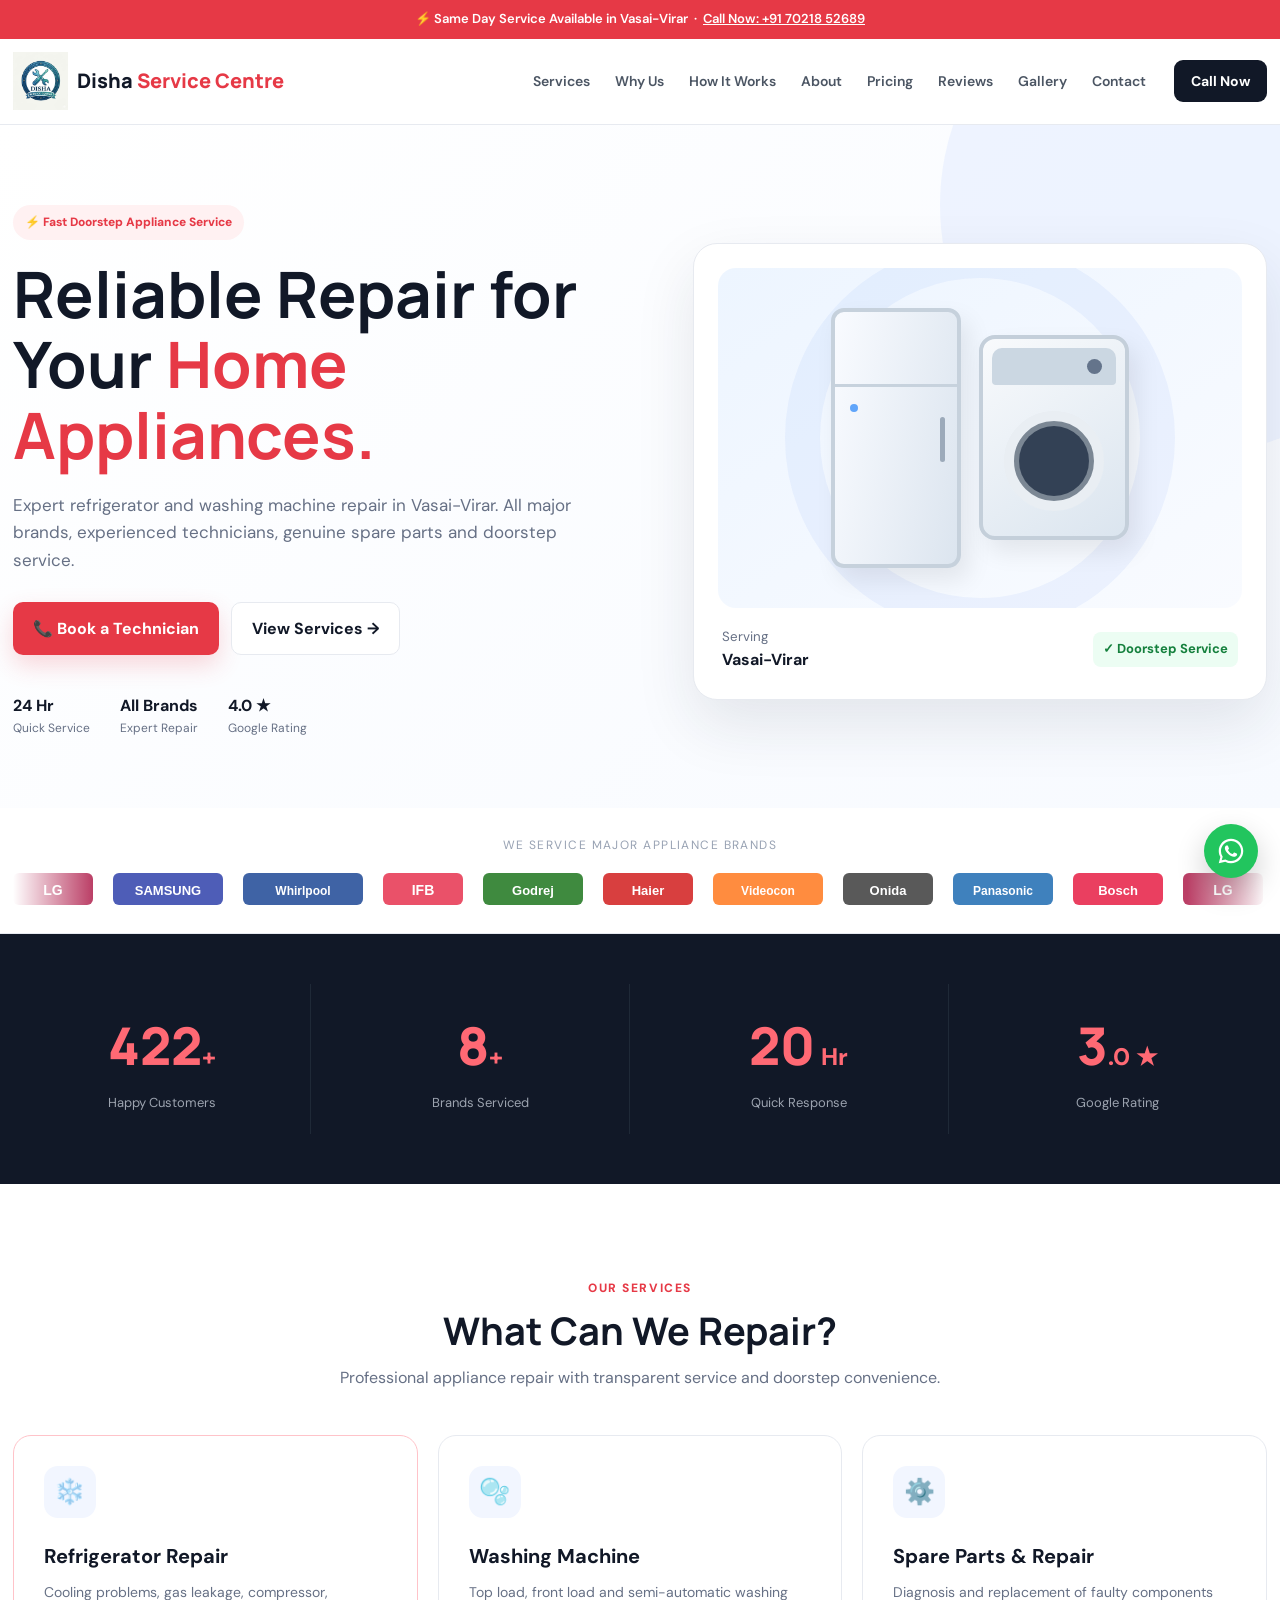
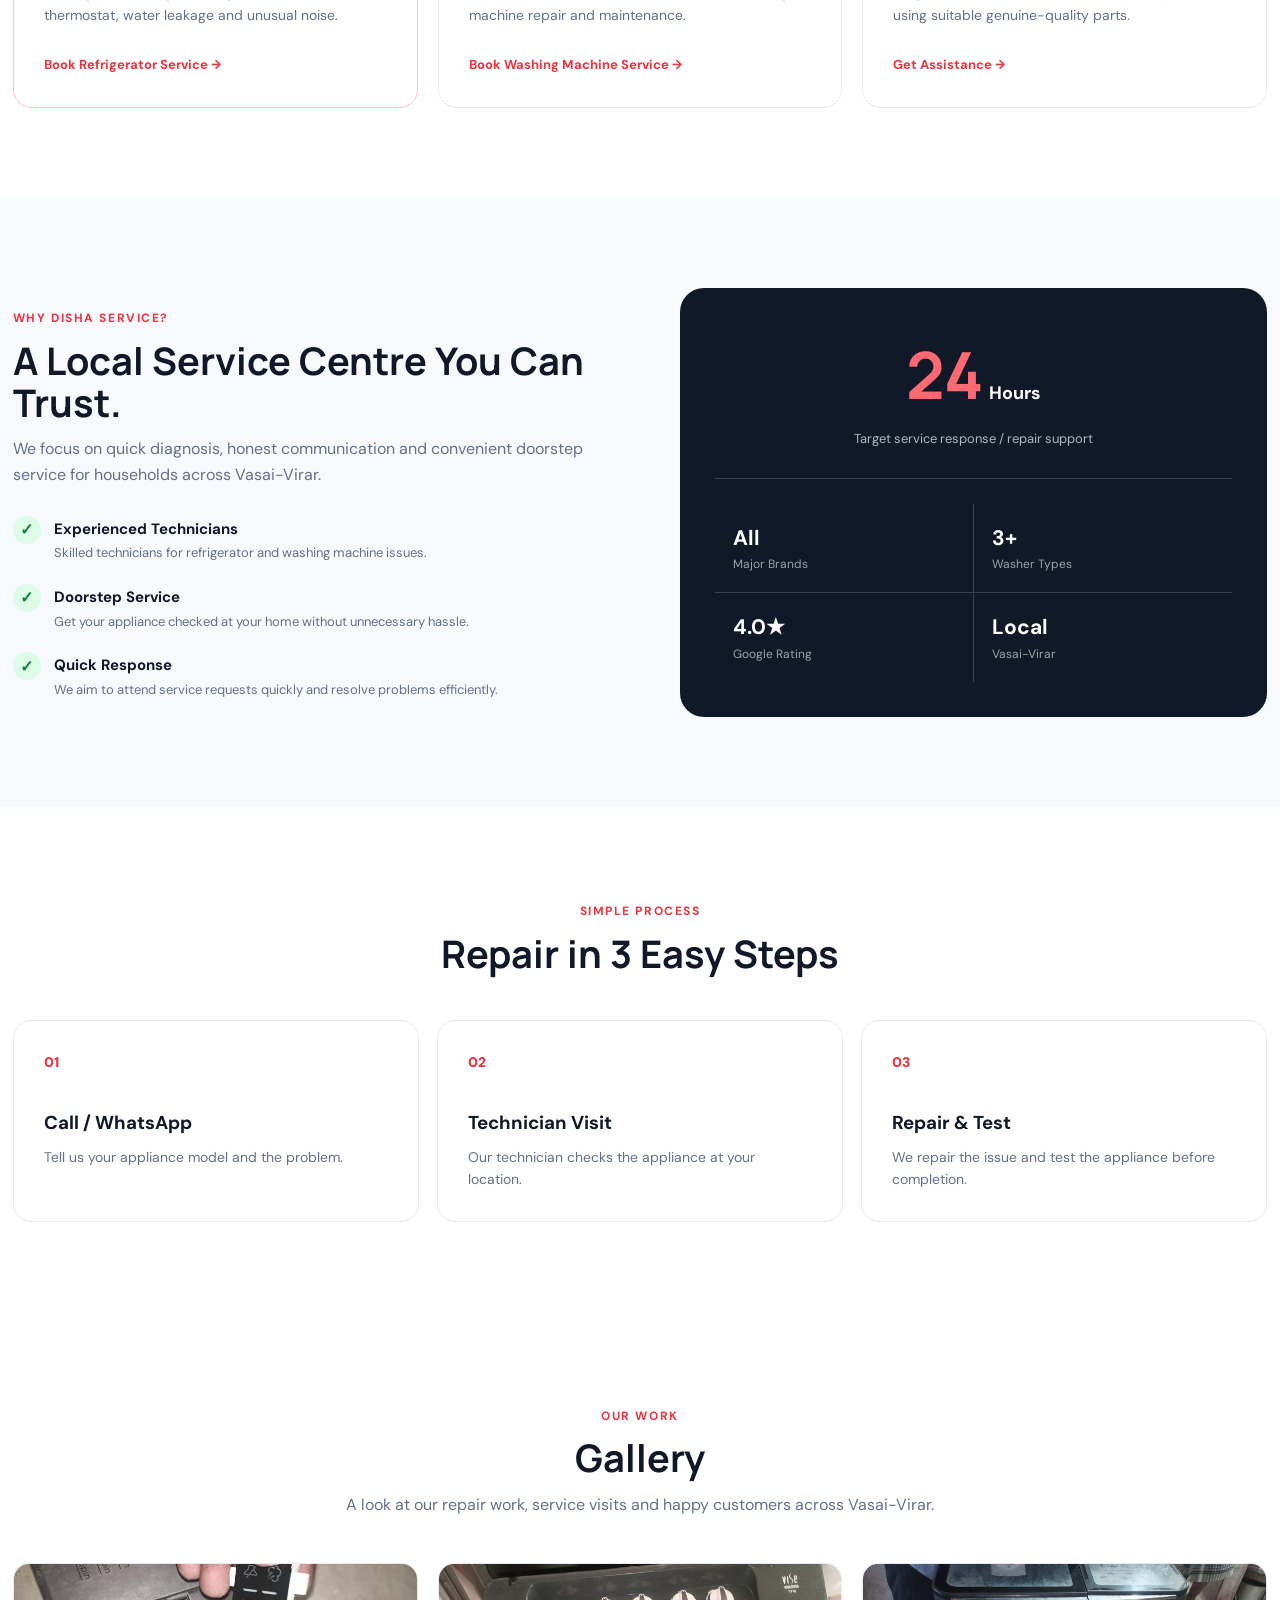
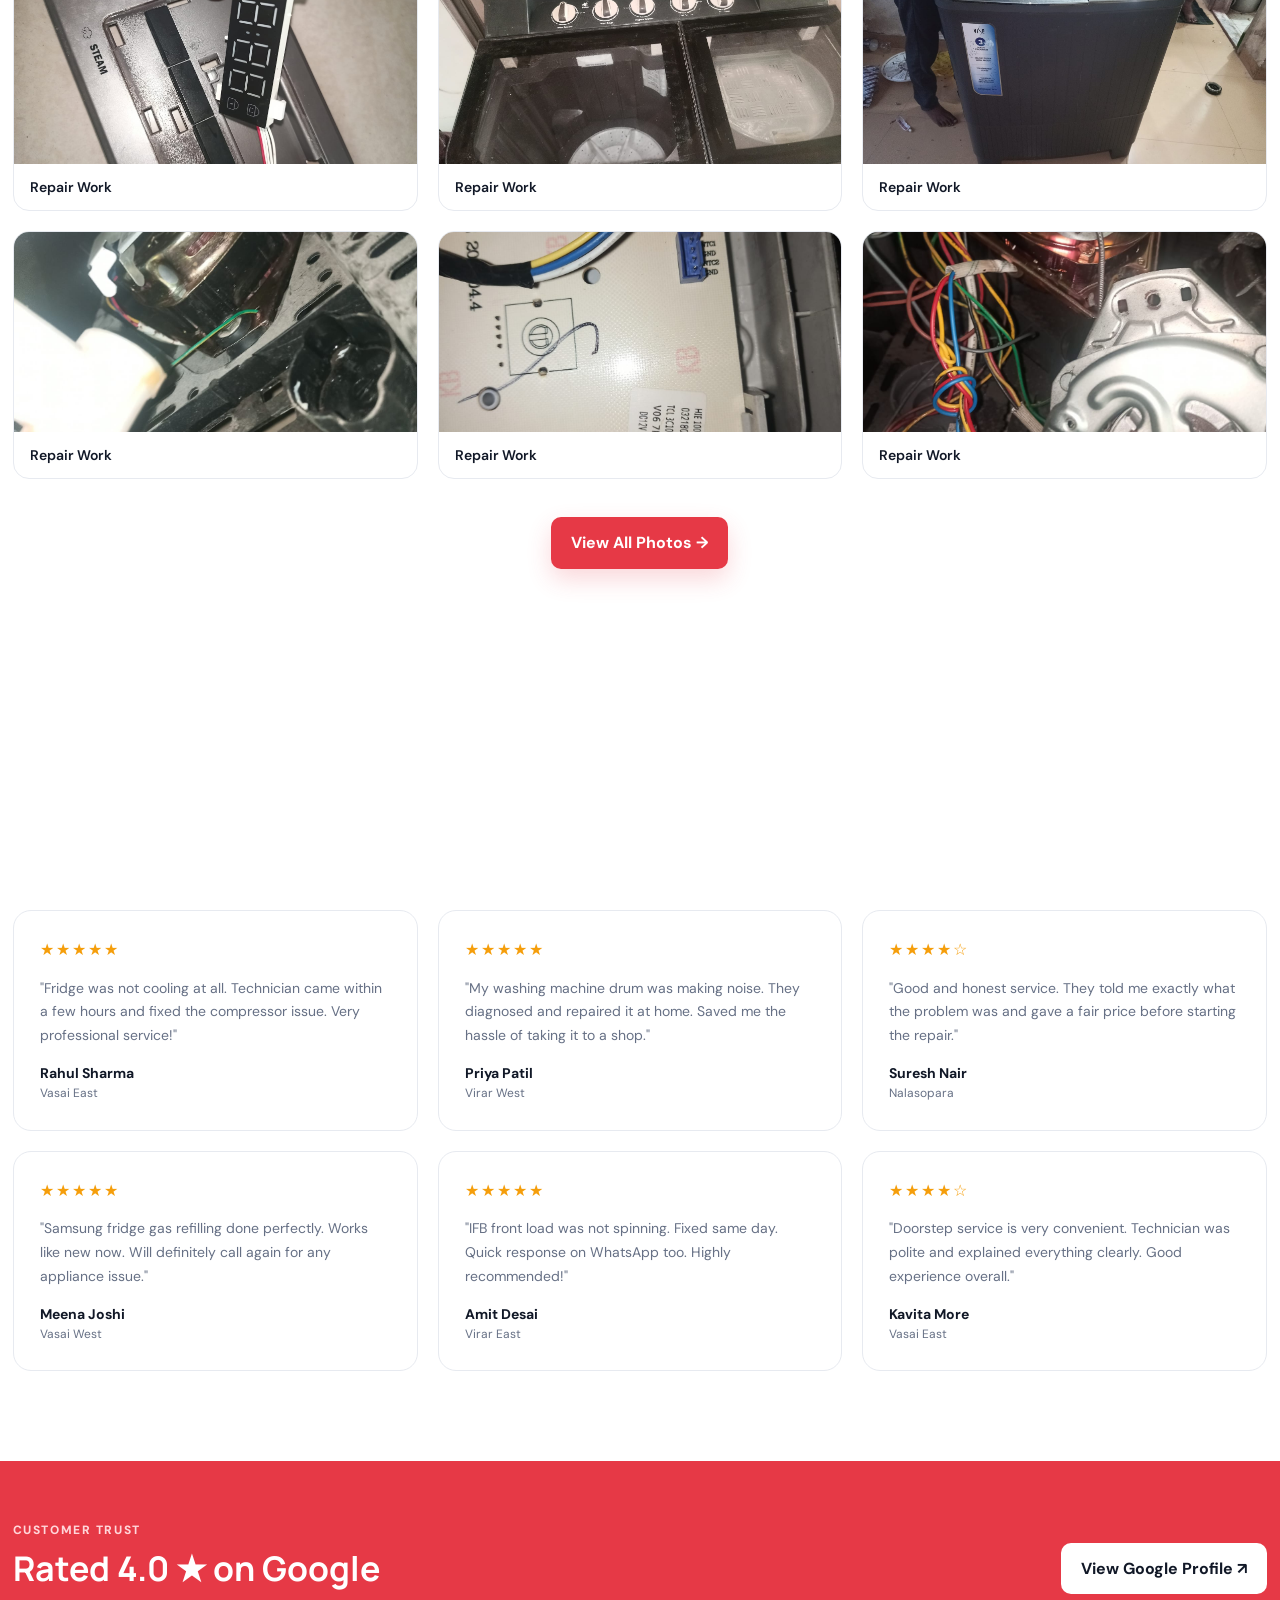
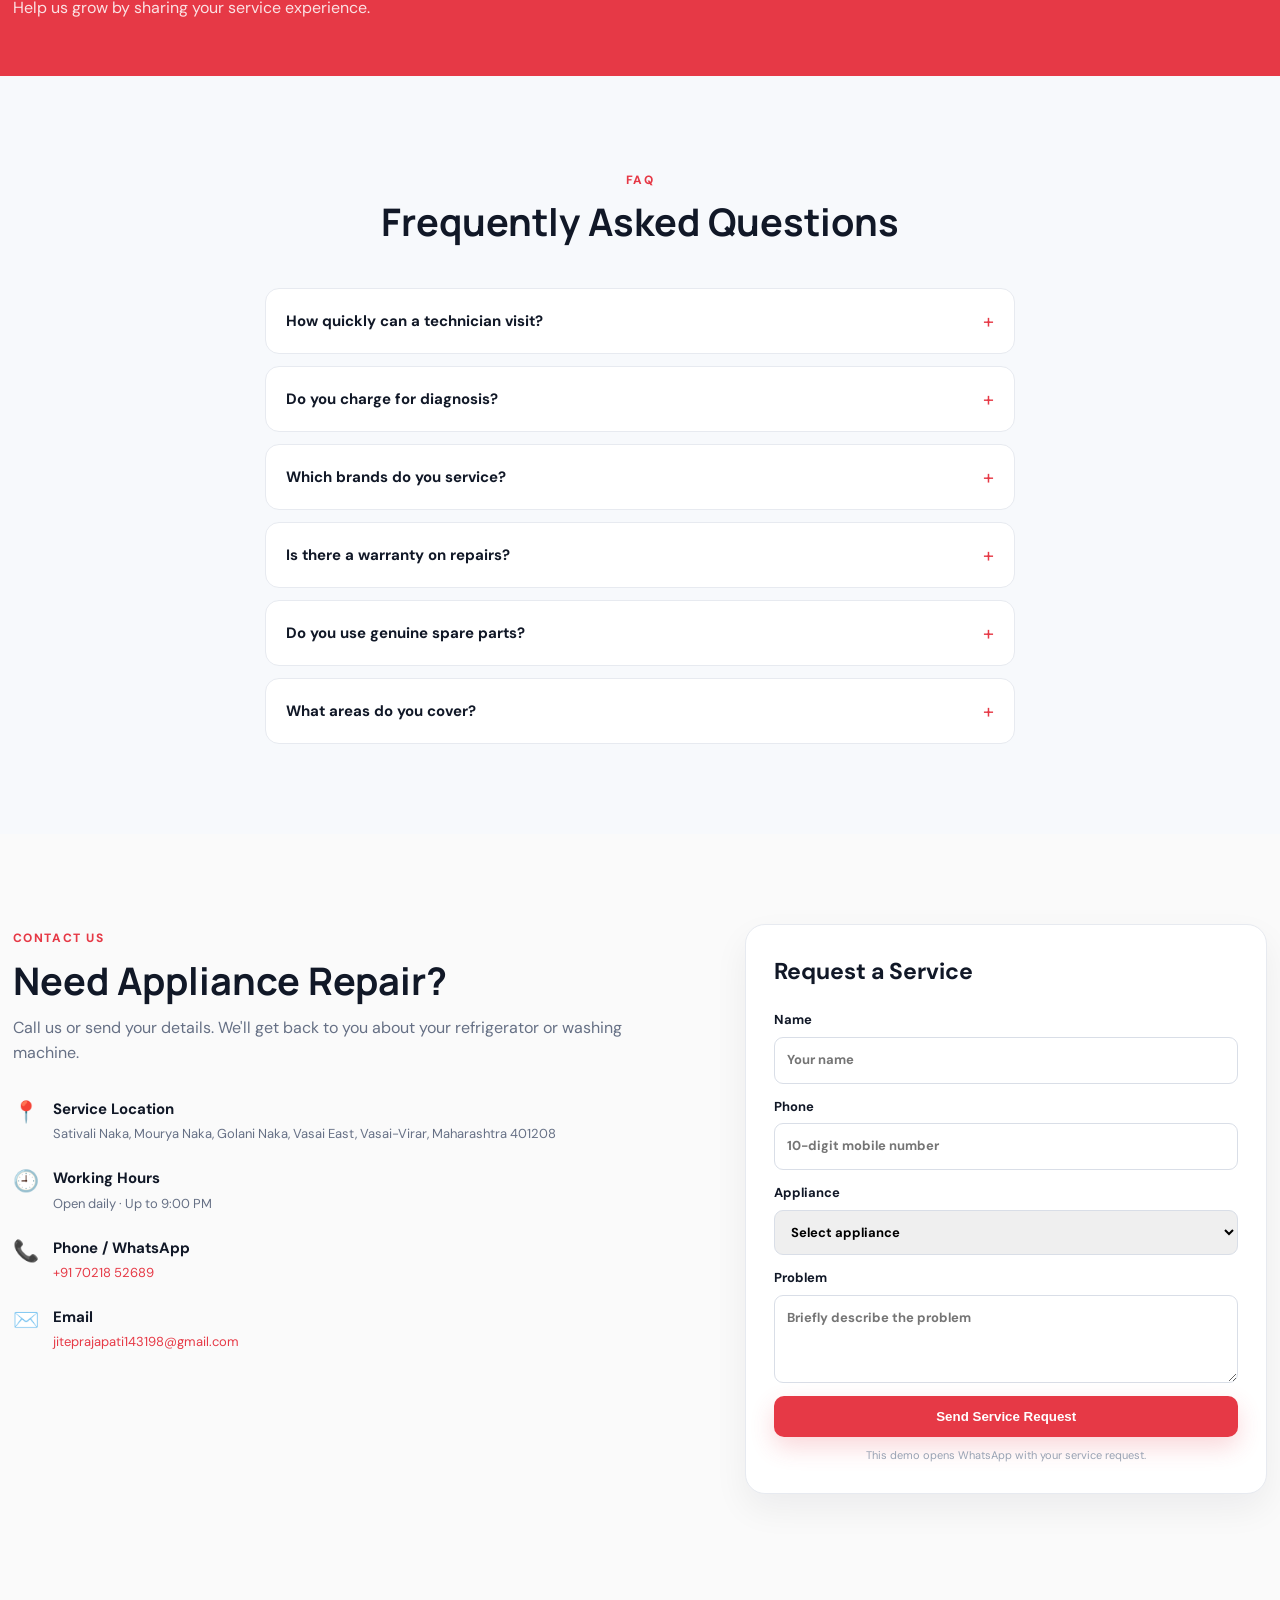
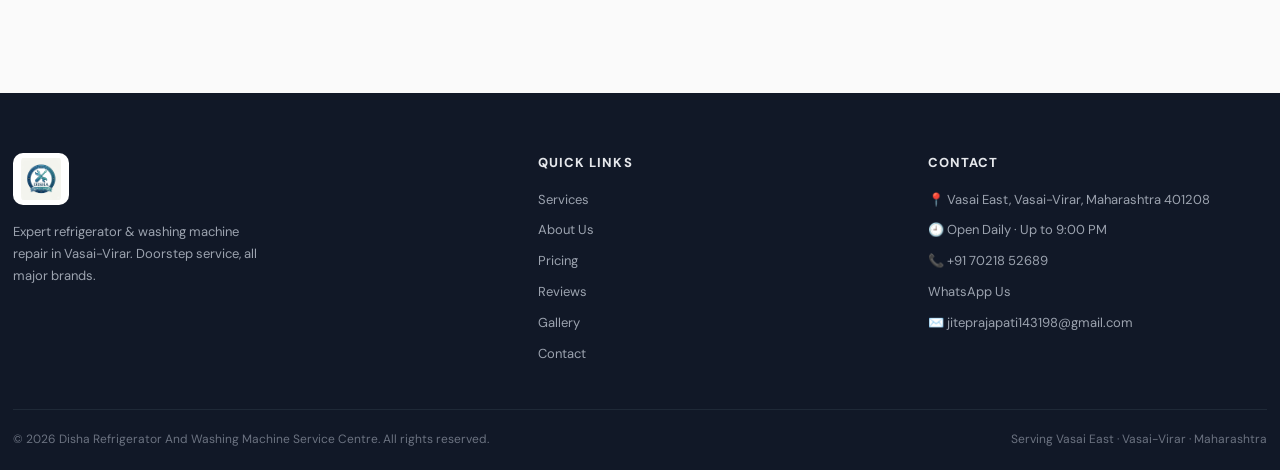
==== index.html @ 694da4a6 "add feature" ====
<!DOCTYPE html>
<html lang="en">
<head>
  <meta charset="UTF-8" />
  <meta name="viewport" content="width=device-width, initial-scale=1.0" />
  <meta name="description" content="Disha Refrigerator And Washing Machine Service Centre - doorstep appliance repair service in Vasai East and Vasai-Virar." />
  <meta property="og:title" content="Disha Appliance Service | Refrigerator & Washing Machine Repair" />
  <meta property="og:description" content="Expert refrigerator and washing machine repair in Vasai-Virar. Doorstep service, all major brands, experienced technicians." />
  <meta property="og:image" content="logo.jpeg" />
  <meta property="og:type" content="website" />
  <meta property="og:url" content="https://dishaservice.in" />
  <meta name="twitter:card" content="summary_large_image" />
  <title>Disha Appliance Service | Refrigerator & Washing Machine Repair</title>
  <link rel="stylesheet" href="style.css" />
</head>
<body>
  <div class="announce-bar">⚡ Same Day Service Available in Vasai-Virar &nbsp;·&nbsp; <a href="tel:+917021852689">Call Now: +91 70218 52689</a></div>

  <header class="header">
    <div class="container nav">
      <a href="#" class="logo">
        <img src="logo.jpeg" alt="Disha Service" class="logo-img" />
        <span>Disha<span class="logo-accent"> Service Centre</span></span>
      </a>
      <button class="menu-btn" id="menuBtn" aria-label="Open menu">☰</button>
      <nav id="navMenu">
        <a href="#services">Services</a>
        <a href="#why-us">Why Us</a>
        <a href="#process">How It Works</a>
        <a href="about.html">About</a>
        <a href="pricing.html">Pricing</a>
        <a href="#reviews">Reviews</a>
        <a href="gallery.html">Gallery</a>
        <a href="#contact">Contact</a>
      </nav>
      <a class="nav-call" href="tel:+917021852689">Call Now</a>
    </div>
  </header>

  <main>
    <section class="hero">
      <div class="hero-shape"></div>
      <div class="container hero-grid">
        <div class="hero-content reveal-left">
          <div class="badge">⚡ Fast Doorstep Appliance Service</div>
          <h1>Reliable Repair for Your <span>Home Appliances.</span></h1>
          <p class="hero-text">
            Expert refrigerator and washing machine repair in Vasai-Virar.
            All major brands, experienced technicians, genuine spare parts and doorstep service.
          </p>
          <div class="hero-buttons">
            <a class="btn btn-primary" href="tel:+917021852689">📞 Book a Technician</a>
            <a class="btn btn-light" href="#services">View Services →</a>
          </div>
          <div class="trust-row">
            <div><strong>24 Hr</strong><span>Quick Service</span></div>
            <div><strong>All Brands</strong><span>Expert Repair</span></div>
            <div><strong>4.0 ★</strong><span>Google Rating</span></div>
          </div>
        </div>

        <div class="hero-card reveal-right">
          <div class="appliance-art">
            <div class="fridge">
              <div class="fridge-top"></div>
              <div class="fridge-handle"></div>
              <div class="fridge-light"></div>
            </div>
            <div class="washer">
              <div class="washer-screen"></div>
              <div class="washer-door"><span></span></div>
              <div class="washer-knob"></div>
            </div>
          </div>
          <div class="hero-card-bottom">
            <div>
              <small>Serving</small>
              <strong>Vasai-Virar</strong>
            </div>
            <div class="mini-check">✓ Doorstep Service</div>
          </div>
        </div>
      </div>
    </section>

    <section class="brands">
      <div class="container">
        <p>We service major appliance brands</p>
        <div class="brand-marquee-wrap">
          <div class="brand-marquee">
            <div class="brand-logo-item"><svg viewBox="0 0 80 32" width="80" height="32"><rect width="80" height="32" rx="6" fill="#a50034"/><text x="40" y="22" text-anchor="middle" fill="white" font-size="14" font-weight="bold" font-family="Arial">LG</text></svg></div>
            <div class="brand-logo-item"><svg viewBox="0 0 110 32" width="110" height="32"><rect width="110" height="32" rx="6" fill="#1428a0"/><text x="55" y="22" text-anchor="middle" fill="white" font-size="13" font-weight="bold" font-family="Arial">SAMSUNG</text></svg></div>
            <div class="brand-logo-item"><svg viewBox="0 0 120 32" width="120" height="32"><rect width="120" height="32" rx="6" fill="#003087"/><text x="60" y="22" text-anchor="middle" fill="white" font-size="12" font-weight="bold" font-family="Arial">Whirlpool</text></svg></div>
            <div class="brand-logo-item"><svg viewBox="0 0 80 32" width="80" height="32"><rect width="80" height="32" rx="6" fill="#e31837"/><text x="40" y="22" text-anchor="middle" fill="white" font-size="14" font-weight="bold" font-family="Arial">IFB</text></svg></div>
            <div class="brand-logo-item"><svg viewBox="0 0 100 32" width="100" height="32"><rect width="100" height="32" rx="6" fill="#006400"/><text x="50" y="22" text-anchor="middle" fill="white" font-size="13" font-weight="bold" font-family="Arial">Godrej</text></svg></div>
            <div class="brand-logo-item"><svg viewBox="0 0 90 32" width="90" height="32"><rect width="90" height="32" rx="6" fill="#cc0000"/><text x="45" y="22" text-anchor="middle" fill="white" font-size="13" font-weight="bold" font-family="Arial">Haier</text></svg></div>
            <div class="brand-logo-item"><svg viewBox="0 0 110 32" width="110" height="32"><rect width="110" height="32" rx="6" fill="#ff6600"/><text x="55" y="22" text-anchor="middle" fill="white" font-size="12" font-weight="bold" font-family="Arial">Videocon</text></svg></div>
            <div class="brand-logo-item"><svg viewBox="0 0 90 32" width="90" height="32"><rect width="90" height="32" rx="6" fill="#222"/><text x="45" y="22" text-anchor="middle" fill="white" font-size="13" font-weight="bold" font-family="Arial">Onida</text></svg></div>
            <div class="brand-logo-item"><svg viewBox="0 0 100 32" width="100" height="32"><rect width="100" height="32" rx="6" fill="#0057a8"/><text x="50" y="22" text-anchor="middle" fill="white" font-size="12" font-weight="bold" font-family="Arial">Panasonic</text></svg></div>
            <div class="brand-logo-item"><svg viewBox="0 0 90 32" width="90" height="32"><rect width="90" height="32" rx="6" fill="#e4002b"/><text x="45" y="22" text-anchor="middle" fill="white" font-size="13" font-weight="bold" font-family="Arial">Bosch</text></svg></div>
            <!-- duplicate for seamless loop -->
            <div class="brand-logo-item"><svg viewBox="0 0 80 32" width="80" height="32"><rect width="80" height="32" rx="6" fill="#a50034"/><text x="40" y="22" text-anchor="middle" fill="white" font-size="14" font-weight="bold" font-family="Arial">LG</text></svg></div>
            <div class="brand-logo-item"><svg viewBox="0 0 110 32" width="110" height="32"><rect width="110" height="32" rx="6" fill="#1428a0"/><text x="55" y="22" text-anchor="middle" fill="white" font-size="13" font-weight="bold" font-family="Arial">SAMSUNG</text></svg></div>
            <div class="brand-logo-item"><svg viewBox="0 0 120 32" width="120" height="32"><rect width="120" height="32" rx="6" fill="#003087"/><text x="60" y="22" text-anchor="middle" fill="white" font-size="12" font-weight="bold" font-family="Arial">Whirlpool</text></svg></div>
            <div class="brand-logo-item"><svg viewBox="0 0 80 32" width="80" height="32"><rect width="80" height="32" rx="6" fill="#e31837"/><text x="40" y="22" text-anchor="middle" fill="white" font-size="14" font-weight="bold" font-family="Arial">IFB</text></svg></div>
            <div class="brand-logo-item"><svg viewBox="0 0 100 32" width="100" height="32"><rect width="100" height="32" rx="6" fill="#006400"/><text x="50" y="22" text-anchor="middle" fill="white" font-size="13" font-weight="bold" font-family="Arial">Godrej</text></svg></div>
            <div class="brand-logo-item"><svg viewBox="0 0 90 32" width="90" height="32"><rect width="90" height="32" rx="6" fill="#cc0000"/><text x="45" y="22" text-anchor="middle" fill="white" font-size="13" font-weight="bold" font-family="Arial">Haier</text></svg></div>
            <div class="brand-logo-item"><svg viewBox="0 0 110 32" width="110" height="32"><rect width="110" height="32" rx="6" fill="#ff6600"/><text x="55" y="22" text-anchor="middle" fill="white" font-size="12" font-weight="bold" font-family="Arial">Videocon</text></svg></div>
            <div class="brand-logo-item"><svg viewBox="0 0 90 32" width="90" height="32"><rect width="90" height="32" rx="6" fill="#222"/><text x="45" y="22" text-anchor="middle" fill="white" font-size="13" font-weight="bold" font-family="Arial">Onida</text></svg></div>
            <div class="brand-logo-item"><svg viewBox="0 0 100 32" width="100" height="32"><rect width="100" height="32" rx="6" fill="#0057a8"/><text x="50" y="22" text-anchor="middle" fill="white" font-size="12" font-weight="bold" font-family="Arial">Panasonic</text></svg></div>
            <div class="brand-logo-item"><svg viewBox="0 0 90 32" width="90" height="32"><rect width="90" height="32" rx="6" fill="#e4002b"/><text x="45" y="22" text-anchor="middle" fill="white" font-size="13" font-weight="bold" font-family="Arial">Bosch</text></svg></div>
          </div>
        </div>
      </div>
    </section>

    <section class="counter-section">
      <div class="container">
        <div class="counter-grid">
          <div class="counter-item">
            <strong class="counter-num" data-target="500">0</strong><span>+</span>
            <p>Happy Customers</p>
          </div>
          <div class="counter-item">
            <strong class="counter-num" data-target="10">0</strong><span>+</span>
            <p>Brands Serviced</p>
          </div>
          <div class="counter-item">
            <strong class="counter-num" data-target="24">0</strong><span> Hr</span>
            <p>Quick Response</p>
          </div>
          <div class="counter-item">
            <strong class="counter-num" data-target="4">0</strong><span>.0 ★</span>
            <p>Google Rating</p>
          </div>
        </div>
      </div>
    </section>

    <section id="services" class="section">
      <div class="container">
        <div class="section-heading reveal">
          <span class="eyebrow">OUR SERVICES</span>
          <h2>What Can We Repair?</h2>
          <p>Professional appliance repair with transparent service and doorstep convenience.</p>
        </div>

        <div class="service-grid">
          <article class="service-card featured reveal" style="transition-delay:.1s">
            <div class="service-icon">❄️</div>
            <h3>Refrigerator Repair</h3>
            <p>Cooling problems, gas leakage, compressor, thermostat, water leakage and unusual noise.</p>
            <a href="#contact">Book Refrigerator Service →</a>
          </article>

          <article class="service-card reveal" style="transition-delay:.2s">
            <div class="service-icon">🫧</div>
            <h3>Washing Machine</h3>
            <p>Top load, front load and semi-automatic washing machine repair and maintenance.</p>
            <a href="#contact">Book Washing Machine Service →</a>
          </article>

          <article class="service-card reveal" style="transition-delay:.3s">
            <div class="service-icon">⚙️</div>
            <h3>Spare Parts & Repair</h3>
            <p>Diagnosis and replacement of faulty components using suitable genuine-quality parts.</p>
            <a href="#contact">Get Assistance →</a>
          </article>
        </div>
      </div>
    </section>

    <section id="why-us" class="section light-section">
      <div class="container two-col">
        <div class="reveal-left">
          <span class="eyebrow">WHY DISHA SERVICE?</span>
          <h2>A Local Service Centre You Can Trust.</h2>
          <p class="large-text">
            We focus on quick diagnosis, honest communication and convenient doorstep service
            for households across Vasai-Virar.
          </p>

          <div class="feature-list">
            <div><span>✓</span><div><strong>Experienced Technicians</strong><p>Skilled technicians for refrigerator and washing machine issues.</p></div></div>
            <div><span>✓</span><div><strong>Doorstep Service</strong><p>Get your appliance checked at your home without unnecessary hassle.</p></div></div>
            <div><span>✓</span><div><strong>Quick Response</strong><p>We aim to attend service requests quickly and resolve problems efficiently.</p></div></div>
          </div>
        </div>

        <div class="stats-card reveal-right">
          <div class="stat-main"><strong>24</strong><span>Hours</span><p>Target service response / repair support</p></div>
          <div class="stat-grid">
            <div><strong>All</strong><span>Major Brands</span></div>
            <div><strong>3+</strong><span>Washer Types</span></div>
            <div><strong>4.0★</strong><span>Google Rating</span></div>
            <div><strong>Local</strong><span>Vasai-Virar</span></div>
          </div>
        </div>
      </div>
    </section>

    <section id="process" class="section">
      <div class="container">
        <div class="section-heading reveal">
          <span class="eyebrow">SIMPLE PROCESS</span>
          <h2>Repair in 3 Easy Steps</h2>
        </div>
        <div class="steps">
          <div class="step reveal" style="transition-delay:.1s"><div class="step-number">01</div><h3>Call / WhatsApp</h3><p>Tell us your appliance model and the problem.</p></div>
          <div class="step reveal" style="transition-delay:.2s"><div class="step-number">02</div><h3>Technician Visit</h3><p>Our technician checks the appliance at your location.</p></div>
          <div class="step reveal" style="transition-delay:.3s"><div class="step-number">03</div><h3>Repair & Test</h3><p>We repair the issue and test the appliance before completion.</p></div>
        </div>
      </div>
    </section>

    <section id="gallery" class="section">
      <div class="container">
        <div class="section-heading reveal">
          <span class="eyebrow">OUR WORK</span>
          <h2>Gallery</h2>
          <p>A look at our repair work, service visits and happy customers across Vasai-Virar.</p>
        </div>
        <div class="gallery-grid">
          <div class="gallery-card reveal-scale" style="transition-delay:.1s"><img src="galleryimg/1000088969.jpg" alt="Service Work" /><p>Repair Work</p></div>
          <div class="gallery-card reveal-scale" style="transition-delay:.15s"><img src="galleryimg/1000089005.jpg" alt="Service Work" /><p>Repair Work</p></div>
          <div class="gallery-card reveal-scale" style="transition-delay:.2s"><img src="galleryimg/1000089011.jpg" alt="Service Work" /><p>Repair Work</p></div>
          <div class="gallery-card reveal-scale" style="transition-delay:.25s"><img src="galleryimg/1000089029.jpg" alt="Service Work" /><p>Repair Work</p></div>
          <div class="gallery-card reveal-scale" style="transition-delay:.3s"><img src="galleryimg/1000089035.jpg" alt="Service Work" /><p>Repair Work</p></div>
          <div class="gallery-card reveal-scale" style="transition-delay:.35s"><img src="galleryimg/1000089038.jpg" alt="Service Work" /><p>Repair Work</p></div>
        </div>
        <div style="text-align:center;margin-top:38px">
          <a href="gallery.html" class="btn btn-primary">View All Photos →</a>
        </div>
      </div>
    </section>

    <section id="testimonials" class="section">
      <div class="container">
        <div class="section-heading reveal">
          <span class="eyebrow">CUSTOMER REVIEWS</span>
          <h2>What Our Customers Say</h2>
          <p>Real feedback from households we've served across Vasai-Virar.</p>
        </div>
        <div class="testimonial-grid">
          <div class="testimonial-card">
            <div class="stars">★★★★★</div>
            <p>"Fridge was not cooling at all. Technician came within a few hours and fixed the compressor issue. Very professional service!"</p>
            <div class="reviewer"><strong>Rahul Sharma</strong><span>Vasai East</span></div>
          </div>
          <div class="testimonial-card">
            <div class="stars">★★★★★</div>
            <p>"My washing machine drum was making noise. They diagnosed and repaired it at home. Saved me the hassle of taking it to a shop."</p>
            <div class="reviewer"><strong>Priya Patil</strong><span>Virar West</span></div>
          </div>
          <div class="testimonial-card">
            <div class="stars">★★★★☆</div>
            <p>"Good and honest service. They told me exactly what the problem was and gave a fair price before starting the repair."</p>
            <div class="reviewer"><strong>Suresh Nair</strong><span>Nalasopara</span></div>
          </div>
          <div class="testimonial-card">
            <div class="stars">★★★★★</div>
            <p>"Samsung fridge gas refilling done perfectly. Works like new now. Will definitely call again for any appliance issue."</p>
            <div class="reviewer"><strong>Meena Joshi</strong><span>Vasai West</span></div>
          </div>
          <div class="testimonial-card">
            <div class="stars">★★★★★</div>
            <p>"IFB front load was not spinning. Fixed same day. Quick response on WhatsApp too. Highly recommended!"</p>
            <div class="reviewer"><strong>Amit Desai</strong><span>Virar East</span></div>
          </div>
          <div class="testimonial-card">
            <div class="stars">★★★★☆</div>
            <p>"Doorstep service is very convenient. Technician was polite and explained everything clearly. Good experience overall."</p>
            <div class="reviewer"><strong>Kavita More</strong><span>Vasai East</span></div>
          </div>
        </div>
      </div>
    </section>

    <section id="reviews" class="review-section">
      <div class="container review-inner">
        <div>
          <span class="eyebrow">CUSTOMER TRUST</span>
          <h2>Rated 4.0 ★ on Google</h2>
          <p>Help us grow by sharing your service experience.</p>
        </div>
        <a class="btn btn-white" href="https://www.google.com/search?q=Disha+Refrigerator+And+Washing+Machine+Service+centre" target="_blank" rel="noopener">View Google Profile ↗</a>
      </div>
    </section>

    <section id="faq" class="section light-section">
      <div class="container">
        <div class="section-heading">
          <span class="eyebrow">FAQ</span>
          <h2>Frequently Asked Questions</h2>
        </div>
        <div class="faq-list reveal">
          <div class="faq-item">
            <button class="faq-q">How quickly can a technician visit? <span>+</span></button>
            <div class="faq-a"><p>We aim to visit within the same day or next day depending on your location in Vasai-Virar.</p></div>
          </div>
          <div class="faq-item">
            <button class="faq-q">Do you charge for diagnosis? <span>+</span></button>
            <div class="faq-a"><p>A small visit/diagnosis charge may apply which is adjusted in the final repair bill if you proceed with the repair.</p></div>
          </div>
          <div class="faq-item">
            <button class="faq-q">Which brands do you service? <span>+</span></button>
            <div class="faq-a"><p>We service all major brands including LG, Samsung, Whirlpool, IFB, Godrej, Haier, Videocon and more.</p></div>
          </div>
          <div class="faq-item">
            <button class="faq-q">Is there a warranty on repairs? <span>+</span></button>
            <div class="faq-a"><p>Yes, we provide a service warranty on repairs. Duration depends on the type of repair and parts used.</p></div>
          </div>
          <div class="faq-item">
            <button class="faq-q">Do you use genuine spare parts? <span>+</span></button>
            <div class="faq-a"><p>We use good quality compatible spare parts suitable for your appliance model to ensure long-lasting repairs.</p></div>
          </div>
          <div class="faq-item">
            <button class="faq-q">What areas do you cover? <span>+</span></button>
            <div class="faq-a"><p>We cover Vasai East, Vasai West, Virar East, Virar West, Nalasopara and surrounding areas in Vasai-Virar.</p></div>
          </div>
        </div>
      </div>
    </section>

    <section id="contact" class="section contact-section">
      <div class="container contact-grid">
        <div>
          <span class="eyebrow">CONTACT US</span>
          <h2>Need Appliance Repair?</h2>
          <p>Call us or send your details. We'll get back to you about your refrigerator or washing machine.</p>

          <div class="contact-items">
            <div class="contact-item"><span>📍</span><div><strong>Service Location</strong><p>Sativali Naka, Mourya Naka, Golani Naka, Vasai East, Vasai-Virar, Maharashtra 401208</p></div></div>
            <div class="contact-item"><span>🕘</span><div><strong>Working Hours</strong><p>Open daily · Up to 9:00 PM</p></div></div>
            <div class="contact-item"><span>📞</span><div><strong>Phone / WhatsApp</strong><p><a href="tel:+917021852689" style="color:var(--red)">+91 70218 52689</a></p></div></div>
            <div class="contact-item"><span>✉️</span><div><strong>Email</strong><p><a href="mailto:jiteprajapati143198@gmail.com" style="color:var(--red)">jiteprajapati143198@gmail.com</a></p></div></div>
          </div>
          <div class="map-wrap">
            <iframe src="https://www.google.com/maps/embed?pb=!1m18!1m12!1m3!1d3763.5!2d72.8397!3d19.3919!2m3!1f0!2f0!3f0!3m2!1i1024!2i768!4f13.1!3m3!1m2!1s0x3be7a9b0e0000001%3A0x1!2sVasai+East%2C+Maharashtra!5e0!3m2!1sen!2sin!4v1" width="100%" height="220" style="border:0;border-radius:14px" allowfullscreen loading="lazy"></iframe>
          </div>
        </div>

        <form class="booking-form" id="bookingForm">
          <h3>Request a Service</h3>
          <label>Name<input id="name" type="text" placeholder="Your name" required /></label>
          <label>Phone<input id="phone" type="tel" placeholder="10-digit mobile number" required /></label>
          <label>Appliance
            <select id="appliance" required>
              <option value="">Select appliance</option>
              <option>Refrigerator</option>
              <option>Washing Machine - Top Load</option>
              <option>Washing Machine - Front Load</option>
              <option>Washing Machine - Semi Automatic</option>
            </select>
          </label>
          <label>Problem<textarea id="problem" rows="3" placeholder="Briefly describe the problem"></textarea></label>
          <button class="btn btn-primary full" type="submit">Send Service Request</button>
          <p class="form-note">This demo opens WhatsApp with your service request.</p>
        </form>
      </div>
    </section>
  </main>

  <div class="sticky-bar">
    <a href="tel:+917021852689" class="sticky-call">📞 Call Now</a>
    <a href="https://wa.me/917021852689" target="_blank" rel="noopener" class="sticky-wa">
      <svg xmlns="http://www.w3.org/2000/svg" viewBox="0 0 32 32" width="18" height="18" fill="white"><path d="M16 2C8.268 2 2 8.268 2 16c0 2.478.675 4.797 1.849 6.785L2 30l7.43-1.818A13.94 13.94 0 0 0 16 30c7.732 0 14-6.268 14-14S23.732 2 16 2zm0 25.5a11.44 11.44 0 0 1-5.846-1.604l-.418-.249-4.332 1.061 1.094-4.218-.272-.433A11.46 11.46 0 0 1 4.5 16C4.5 9.649 9.649 4.5 16 4.5S27.5 9.649 27.5 16 22.351 27.5 16 27.5zm6.29-8.617c-.344-.172-2.036-1.004-2.352-1.118-.316-.115-.546-.172-.776.172-.23.344-.89 1.118-1.09 1.348-.2.23-.4.258-.744.086-.344-.172-1.452-.535-2.766-1.707-1.022-.912-1.712-2.038-1.912-2.382-.2-.344-.021-.53.15-.701.155-.154.344-.402.516-.603.172-.2.23-.344.344-.573.115-.23.058-.43-.029-.603-.086-.172-.776-1.87-1.063-2.56-.28-.672-.564-.581-.776-.592l-.66-.011c-.23 0-.603.086-.919.43-.316.344-1.205 1.177-1.205 2.87s1.233 3.328 1.405 3.557c.172.23 2.427 3.706 5.88 5.196.822.355 1.463.567 1.963.726.824.263 1.574.226 2.167.137.661-.099 2.036-.832 2.323-1.635.287-.803.287-1.491.2-1.635-.086-.143-.316-.23-.66-.402z"/></svg>
      WhatsApp
    </a>
  </div>

  <a class="whatsapp" href="https://wa.me/917021852689" target="_blank" rel="noopener" aria-label="WhatsApp">
    <svg xmlns="http://www.w3.org/2000/svg" viewBox="0 0 32 32" width="28" height="28" fill="white">
      <path d="M16 2C8.268 2 2 8.268 2 16c0 2.478.675 4.797 1.849 6.785L2 30l7.43-1.818A13.94 13.94 0 0 0 16 30c7.732 0 14-6.268 14-14S23.732 2 16 2zm0 25.5a11.44 11.44 0 0 1-5.846-1.604l-.418-.249-4.332 1.061 1.094-4.218-.272-.433A11.46 11.46 0 0 1 4.5 16C4.5 9.649 9.649 4.5 16 4.5S27.5 9.649 27.5 16 22.351 27.5 16 27.5zm6.29-8.617c-.344-.172-2.036-1.004-2.352-1.118-.316-.115-.546-.172-.776.172-.23.344-.89 1.118-1.09 1.348-.2.23-.4.258-.744.086-.344-.172-1.452-.535-2.766-1.707-1.022-.912-1.712-2.038-1.912-2.382-.2-.344-.021-.53.15-.701.155-.154.344-.402.516-.603.172-.2.23-.344.344-.573.115-.23.058-.43-.029-.603-.086-.172-.776-1.87-1.063-2.56-.28-.672-.564-.581-.776-.592l-.66-.011c-.23 0-.603.086-.919.43-.316.344-1.205 1.177-1.205 2.87s1.233 3.328 1.405 3.557c.172.23 2.427 3.706 5.88 5.196.822.355 1.463.567 1.963.726.824.263 1.574.226 2.167.137.661-.099 2.036-.832 2.323-1.635.287-.803.287-1.491.2-1.635-.086-.143-.316-.23-.66-.402z"/>
    </svg>
  </a>

  <footer>
    <div class="container">
      <div class="footer-grid">
        <div class="footer-brand">
          <a href="#" class="logo" style="margin-bottom:12px;display:inline-flex">
            <img src="logo.jpeg" alt="Disha Service" class="logo-img" />
          </a>
          <p>Expert refrigerator & washing machine repair in Vasai-Virar. Doorstep service, all major brands.</p>
        </div>

        <div>
          <h4>Quick Links</h4>
          <ul>
            <li><a href="#services">Services</a></li>
            <li><a href="about.html">About Us</a></li>
            <li><a href="pricing.html">Pricing</a></li>
            <li><a href="#reviews">Reviews</a></li>
            <li><a href="gallery.html">Gallery</a></li>
            <li><a href="#contact">Contact</a></li>
          </ul>
        </div>

        <div>
          <h4>Contact</h4>
          <ul>
            <li>📍 Vasai East, Vasai-Virar, Maharashtra 401208</li>
            <li>🕘 Open Daily · Up to 9:00 PM</li>
            <li><a href="tel:+917021852689">📞 +91 70218 52689</a></li>
            <li><a href="https://wa.me/917021852689" target="_blank" rel="noopener">WhatsApp Us</a></li>
            <li><a href="mailto:jiteprajapati143198@gmail.com">✉️ jiteprajapati143198@gmail.com</a></li>
          </ul>
        </div>
      </div>

      <div class="footer-bottom">
        <p>© <span id="year"></span> Disha Refrigerator And Washing Machine Service Centre. All rights reserved.</p>
        <p>Serving Vasai East · Vasai-Virar · Maharashtra</p>
      </div>
    </div>
  </footer>

  <script src="script.js"></script>
</body>
</html>
---- style.css ----
@import url('https://fonts.googleapis.com/css2?family=DM+Sans:wght@400;500;600;700&family=Manrope:wght@700;800&display=swap');

:root{
  --red:#e63946;
  --dark:#111827;
  --muted:#667085;
  --blue:#2563eb;
  --light:#f7f9fc;
  --border:#e7eaf0;
  --white:#fff;
}
*{box-sizing:border-box;margin:0;padding:0}
html{scroll-behavior:smooth}
body{font-family:"DM Sans",sans-serif;color:var(--dark);background:#fff;line-height:1.6}
a{text-decoration:none;color:inherit}
.container{width:min(1600px,98%);margin:auto}
.header{height:86px;border-bottom:1px solid var(--border);background:rgba(255,255,255,.95);position:sticky;top:0;z-index:20;backdrop-filter:blur(12px)}
.nav{height:100%;display:flex;align-items:center;gap:28px}
.logo{font-family:Manrope,sans-serif;font-size:20px;font-weight:800;display:flex;align-items:center;gap:9px;margin-right:auto}
.logo-img{height:58px;width:auto;object-fit:contain;display:block}
.logo-accent{color:var(--red)}
nav{display:flex;gap:25px;font-size:14px;font-weight:600;color:#4b5563}
nav a:hover{color:var(--red)}
.nav-call{background:var(--dark);color:white;padding:10px 17px;border-radius:9px;font-weight:700;font-size:14px}
.menu-btn{display:none;background:none;border:0;font-size:24px}

.hero{position:relative;overflow:hidden;background:linear-gradient(135deg,#fff 0%,#f7faff 100%);padding:80px 0 70px}
.hero-shape{position:absolute;width:500px;height:500px;border-radius:50%;background:#e8f0ff;right:-160px;top:-170px;opacity:.7}
.hero-grid{display:grid;grid-template-columns:1.03fr .97fr;gap:70px;align-items:center;position:relative}
.badge,.eyebrow{font-size:12px;font-weight:800;letter-spacing:.13em;color:var(--red)}
.badge{display:inline-flex;letter-spacing:0;background:#fff1f2;padding:8px 12px;border-radius:999px;margin-bottom:19px}
.hero h1,h2{font-family:Manrope,sans-serif;line-height:1.1}
.hero h1{font-size:clamp(42px,5vw,64px);max-width:650px}
.hero h1 span{color:var(--red)}
.hero-text{font-size:17px;color:var(--muted);max-width:600px;margin:22px 0 28px}
.hero-buttons{display:flex;gap:12px;flex-wrap:wrap}
.btn{display:inline-flex;align-items:center;justify-content:center;border:0;border-radius:10px;padding:13px 20px;font-weight:700;cursor:pointer;transition:.2s}
.btn-primary{background:var(--red);color:white;box-shadow:0 10px 25px rgba(230,57,70,.2)}
.btn-primary:hover{transform:translateY(-2px);background:#cf2635}
.btn-light{background:white;border:1px solid var(--border)}
.btn-light:hover{border-color:#c8ccd5}
.btn-white{background:white;color:var(--dark)}
.full{width:100%}
.trust-row{display:flex;gap:30px;margin-top:38px}
.trust-row div{display:flex;flex-direction:column}
.trust-row strong{font-size:16px}
.trust-row span{font-size:12px;color:var(--muted)}

.hero-card{background:#fff;border:1px solid var(--border);border-radius:24px;padding:24px;box-shadow:0 25px 60px rgba(31,41,55,.10)}
.appliance-art{height:340px;border-radius:18px;background:linear-gradient(145deg,#edf5ff,#f9fbff);display:flex;align-items:center;justify-content:center;gap:18px;position:relative;overflow:hidden}
.appliance-art:before{content:"";position:absolute;width:320px;height:320px;border:35px solid rgba(37,99,235,.06);border-radius:50%}
.fridge{width:130px;height:260px;background:linear-gradient(100deg,#f9fbff,#dce5ef);border:4px solid #c6d1dc;border-radius:13px;position:relative;z-index:1;box-shadow:8px 12px 25px rgba(0,0,0,.08)}
.fridge-top{height:75px;border-bottom:3px solid #c7d2dd}
.fridge-handle{position:absolute;right:12px;top:105px;width:5px;height:45px;border-radius:4px;background:#9caaba}
.fridge-light{position:absolute;left:15px;top:92px;width:8px;height:8px;border-radius:50%;background:#60a5fa}
.washer{width:150px;height:205px;background:linear-gradient(145deg,#f8fafc,#dbe5ef);border:4px solid #c4cfda;border-radius:16px;position:relative;z-index:1;box-shadow:8px 12px 25px rgba(0,0,0,.08)}
.washer-screen{height:37px;background:#cbd7e2;border-radius:10px 10px 4px 4px;margin:9px}
.washer-door{width:100px;height:100px;border-radius:50%;background:#7b8794;border:10px solid #e9eef3;position:absolute;left:21px;top:72px;display:grid;place-items:center}
.washer-door span{width:70px;height:70px;border-radius:50%;background:#334155}
.washer-knob{width:15px;height:15px;border-radius:50%;background:#64748b;position:absolute;right:23px;top:20px}
.hero-card-bottom{display:flex;justify-content:space-between;align-items:center;padding:18px 4px 2px}
.hero-card-bottom small,.hero-card-bottom strong{display:block}
.hero-card-bottom small{color:var(--muted)}
.mini-check{font-size:13px;font-weight:700;color:#15803d;background:#ecfdf3;padding:7px 10px;border-radius:8px}

.brands{border-bottom:1px solid var(--border);padding:28px 0;background:#fff;overflow:hidden}
.brands p{text-align:center;font-size:12px;text-transform:uppercase;letter-spacing:.12em;color:#98a2b3;margin-bottom:18px}
.brand-marquee-wrap{overflow:hidden;position:relative}
.brand-marquee-wrap::before,.brand-marquee-wrap::after{content:"";position:absolute;top:0;width:80px;height:100%;z-index:2}
.brand-marquee-wrap::before{left:0;background:linear-gradient(to right,#fff,transparent)}
.brand-marquee-wrap::after{right:0;background:linear-gradient(to left,#fff,transparent)}
.brand-marquee{display:flex;gap:20px;width:max-content;animation:marquee 22s linear infinite}
.brand-marquee:hover{animation-play-state:paused}
.brand-logo-item{display:flex;align-items:center;opacity:.75;transition:.2s;flex:none}
.brand-logo-item:hover{opacity:1;transform:scale(1.08)}
@keyframes marquee{0%{transform:translateX(0)}100%{transform:translateX(-50%)}}

.counter-section{background:var(--dark);padding:50px 0}
.counter-grid{display:grid;grid-template-columns:repeat(4,1fr);gap:20px;text-align:center}
.counter-item{padding:20px;border-right:1px solid #1f2937}
.counter-item:last-child{border-right:0}
.counter-item strong{font-family:Manrope,sans-serif;font-size:52px;font-weight:800;color:#ff6974}
.counter-item span{font-size:24px;font-weight:800;color:#ff6974}
.counter-item p{font-size:13px;color:#9ca3af;margin-top:6px}

.section{padding:90px 0}
.section-heading{text-align:center;max-width:650px;margin:0 auto 45px}
.section-heading h2,.two-col h2,.contact-grid h2{font-size:38px;margin:10px 0 13px}
.section-heading p,.large-text,.contact-grid>div>p{color:var(--muted)}
.service-grid{display:grid;grid-template-columns:repeat(3,1fr);gap:20px}
.service-card{padding:30px;border:1px solid var(--border);border-radius:18px;background:white;transition:.2s}
.service-card:hover{transform:translateY(-5px);box-shadow:0 18px 35px rgba(16,24,40,.08)}
.service-card.featured{border-color:#ffc3c9}
.service-icon{width:52px;height:52px;border-radius:14px;background:#f2f6ff;display:grid;place-items:center;font-size:25px;margin-bottom:22px}
.service-card h3{font-size:20px;margin-bottom:9px}
.service-card p{font-size:14px;color:var(--muted);min-height:70px}
.service-card a{font-size:13px;color:var(--red);font-weight:800}

.light-section{background:var(--light)}
.two-col{display:grid;grid-template-columns:1fr 1fr;gap:80px;align-items:center}
.large-text{font-size:16px}
.feature-list{margin-top:28px;display:grid;gap:20px}
.feature-list>div{display:flex;gap:13px}
.feature-list>div>span{width:28px;height:28px;border-radius:50%;background:#dcfce7;color:#15803d;display:grid;place-items:center;font-weight:800;flex:none}
.feature-list strong{font-size:15px}
.feature-list p{font-size:13px;color:var(--muted);margin-top:2px}
.stats-card{background:#111827;color:white;border-radius:24px;padding:35px}
.stat-main{text-align:center;padding-bottom:28px;border-bottom:1px solid #374151}
.stat-main strong{font-family:Manrope;font-size:65px;color:#ff6974}
.stat-main span{font-size:18px;font-weight:700;margin-left:5px}
.stat-main p{font-size:13px;color:#aeb6c3;margin-top:2px}
.stat-grid{display:grid;grid-template-columns:1fr 1fr;margin-top:25px}
.stat-grid div{padding:18px;border-right:1px solid #374151;border-bottom:1px solid #374151}
.stat-grid div:nth-child(even){border-right:0}
.stat-grid div:nth-child(n+3){border-bottom:0}
.stat-grid strong,.stat-grid span{display:block}
.stat-grid strong{font-size:21px}
.stat-grid span{font-size:12px;color:#9ca3af}

.steps{display:grid;grid-template-columns:repeat(3,1fr);gap:18px}
.step{padding:30px;border:1px solid var(--border);border-radius:18px}
.step-number{color:var(--red);font-weight:900;font-size:14px;margin-bottom:35px}
.step h3{margin-bottom:8px}
.step p{font-size:14px;color:var(--muted)}

.review-section{background:var(--red);color:white;padding:55px 0}
.review-inner{display:flex;align-items:center;justify-content:space-between;gap:30px}
.review-inner .eyebrow{color:#ffd6da}
.review-inner h2{font-size:34px;margin:8px 0}
.review-inner p{opacity:.85}

.contact-section{background:#fafafa}
.contact-grid{display:grid;grid-template-columns:1fr .8fr;gap:80px;align-items:start}
.contact-items{margin-top:30px;display:grid;gap:20px}
.contact-item{display:flex;gap:14px}
.contact-item>span{font-size:21px}
.contact-item strong{font-size:15px}
.contact-item p{font-size:13px;color:var(--muted);margin-top:3px}
.booking-form{background:white;border:1px solid var(--border);padding:28px;border-radius:20px;box-shadow:0 15px 35px rgba(16,24,40,.06)}
.booking-form h3{font-size:23px;margin-bottom:20px}
.booking-form label{font-size:13px;font-weight:700;display:block;margin-bottom:13px}
.booking-form input,.booking-form select,.booking-form textarea{display:block;width:100%;margin-top:6px;padding:12px;border:1px solid #d9dee7;border-radius:9px;font:inherit;outline:none}
.booking-form input:focus,.booking-form select:focus,.booking-form textarea:focus{border-color:#93aeea}
.form-note{font-size:11px;color:#98a2b3;text-align:center;margin-top:10px}

.gallery-grid{display:grid;grid-template-columns:repeat(3,1fr);gap:20px}
.gallery-card{border-radius:16px;overflow:hidden;border:1px solid var(--border);background:white;transition:.2s;cursor:pointer}
.gallery-card:hover{transform:translateY(-4px);box-shadow:0 16px 35px rgba(16,24,40,.09)}
.gallery-card img{width:100%;height:200px;object-fit:cover;display:block}
.gallery-card p{padding:12px 16px;font-size:14px;font-weight:600;color:var(--dark)}

.gallery-page-hero{background:linear-gradient(135deg,#fff 0%,#f7faff 100%);padding:60px 0 40px;border-bottom:1px solid var(--border)}
.gallery-page-hero h1{font-size:clamp(32px,4vw,48px);margin:10px 0 12px}
.gallery-page-hero p{color:var(--muted);font-size:16px}
.gallery-full-grid{display:grid;grid-template-columns:repeat(3,1fr);gap:22px;margin-bottom:50px}
.gallery-full-grid .gallery-card img{height:230px}
.gallery-label{font-size:13px;font-weight:600;margin-top:10px;color:var(--dark)}

@media(max-width:850px){
  .gallery-grid,.gallery-full-grid{grid-template-columns:repeat(2,1fr)}
}
@media(max-width:500px){
  .gallery-grid,.gallery-full-grid{grid-template-columns:1fr}
}

.modal-overlay{display:none;position:fixed;inset:0;background:rgba(0,0,0,.88);z-index:100;align-items:center;justify-content:center}
.modal-overlay.open{display:flex}
.modal-box{position:relative;max-width:90vw;max-height:90vh;display:flex;align-items:center;gap:16px}
.modal-box img{max-width:80vw;max-height:85vh;border-radius:12px;object-fit:contain;display:block;box-shadow:0 30px 80px rgba(0,0,0,.5)}
.modal-close{position:fixed;top:18px;right:22px;background:rgba(255,255,255,.15);border:0;color:white;font-size:26px;width:42px;height:42px;border-radius:50%;cursor:pointer;display:grid;place-items:center;transition:.2s}
.modal-close:hover{background:rgba(255,255,255,.3)}
.modal-nav{background:rgba(255,255,255,.15);border:0;color:white;font-size:22px;width:46px;height:46px;border-radius:50%;cursor:pointer;display:grid;place-items:center;flex:none;transition:.2s}
.modal-nav:hover{background:rgba(255,255,255,.3)}
.modal-counter{position:fixed;bottom:22px;left:50%;transform:translateX(-50%);color:rgba(255,255,255,.7);font-size:13px;font-weight:600}

.reveal{opacity:0;transform:translateY(40px);transition:opacity .6s ease,transform .6s ease}
.reveal.visible{opacity:1;transform:translateY(0)}
.reveal-left{opacity:0;transform:translateX(-40px);transition:opacity .6s ease,transform .6s ease}
.reveal-left.visible{opacity:1;transform:translateX(0)}
.reveal-right{opacity:0;transform:translateX(40px);transition:opacity .6s ease,transform .6s ease}
.reveal-right.visible{opacity:1;transform:translateX(0)}
.reveal-scale{opacity:0;transform:scale(.92);transition:opacity .6s ease,transform .6s ease}
.reveal-scale.visible{opacity:1;transform:scale(1)}

.announce-bar{background:var(--red);color:white;text-align:center;padding:9px;font-size:13px;font-weight:600}
.announce-bar a{color:white;text-decoration:underline}

.testimonial-grid{display:grid;grid-template-columns:repeat(3,1fr);gap:20px}
.testimonial-card{background:white;border:1px solid var(--border);border-radius:18px;padding:26px;display:flex;flex-direction:column;gap:14px}
.stars{color:#f59e0b;font-size:16px;letter-spacing:2px}
.testimonial-card p{font-size:14px;color:var(--muted);flex:1;line-height:1.7}
.reviewer{display:flex;flex-direction:column}
.reviewer strong{font-size:14px}
.reviewer span{font-size:12px;color:var(--muted)}

.faq-list{max-width:750px;margin:0 auto;display:grid;gap:12px}
.faq-item{border:1px solid var(--border);border-radius:14px;overflow:hidden;background:white}
.faq-q{width:100%;background:none;border:0;padding:18px 20px;text-align:left;font:700 15px/1.4 "DM Sans",sans-serif;cursor:pointer;display:flex;justify-content:space-between;align-items:center;color:var(--dark)}
.faq-q span{font-size:20px;font-weight:400;color:var(--red);transition:.2s}
.faq-q.open span{transform:rotate(45deg)}
.faq-a{display:none;padding:0 20px 18px;font-size:14px;color:var(--muted);line-height:1.7}
.faq-a.open{display:block}
.faq-a a{color:var(--red);font-weight:700}

.map-wrap{margin-top:22px}

.sticky-bar{display:none;position:fixed;bottom:0;left:0;width:100%;z-index:40;display:grid;grid-template-columns:1fr 1fr}
.sticky-call{background:var(--dark);color:white;padding:16px;text-align:center;font-weight:700;font-size:15px;display:flex;align-items:center;justify-content:center;gap:7px}
.sticky-wa{background:#22c55e;color:white;padding:16px;text-align:center;font-weight:700;font-size:15px;display:flex;align-items:center;justify-content:center;gap:7px}

.page-hero{background:linear-gradient(135deg,#fff 0%,#f7faff 100%);padding:60px 0 50px;border-bottom:1px solid var(--border)}
.page-hero h1{font-size:clamp(30px,4vw,46px);margin:10px 0 12px}
.page-hero p{color:var(--muted);font-size:16px;max-width:600px}

.pricing-grid{display:grid;grid-template-columns:repeat(3,1fr);gap:22px}
.pricing-card{border:1px solid var(--border);border-radius:20px;padding:30px;background:white;transition:.2s}
.pricing-card.featured{border-color:var(--red);box-shadow:0 12px 35px rgba(230,57,70,.12)}
.pricing-card h3{font-size:19px;margin-bottom:6px}
.pricing-card .price{font-size:28px;font-weight:800;color:var(--red);margin:14px 0}
.pricing-card .price span{font-size:14px;font-weight:400;color:var(--muted)}
.pricing-card ul{list-style:none;display:grid;gap:10px;margin-top:16px}
.pricing-card ul li{font-size:13px;color:var(--muted);padding-left:20px;position:relative}
.pricing-card ul li:before{content:"✓";position:absolute;left:0;color:#15803d;font-weight:800}

.about-grid{display:grid;grid-template-columns:1fr 1fr;gap:70px;align-items:center}
.about-img{border-radius:20px;overflow:hidden;background:linear-gradient(145deg,#edf5ff,#f0f4ff);height:380px;display:flex;align-items:center;justify-content:center;font-size:80px}

.whatsapp{position:fixed;right:22px;bottom:22px;width:54px;height:54px;border-radius:50%;display:grid;place-items:center;background:#22c55e;color:white;font-size:24px;box-shadow:0 12px 30px rgba(0,0,0,.2);z-index:30}

footer{background:#111827;color:white;padding:60px 0 0}
.footer-grid .logo-img{height:52px;background:white;border-radius:10px;padding:5px 8px;display:block}
.footer-grid{display:grid;grid-template-columns:1.4fr 1fr 1fr;gap:50px;padding-bottom:45px;border-bottom:1px solid #1f2937}
.footer-brand p{font-size:13px;color:#9ca3af;margin-top:4px;max-width:260px;line-height:1.7}
.footer-grid h4{font-size:13px;font-weight:800;letter-spacing:.08em;text-transform:uppercase;color:#e5e7eb;margin-bottom:16px}
.footer-grid ul{list-style:none;display:grid;gap:10px}
.footer-grid ul li,.footer-grid ul li a{font-size:13px;color:#9ca3af}
.footer-grid ul li a:hover{color:var(--red)}
.footer-bottom{display:flex;justify-content:space-between;align-items:center;padding:20px 0;font-size:12px;color:#6b7280;flex-wrap:wrap;gap:8px}

@media(max-width:850px){
  nav{display:none;position:absolute;top:76px;left:0;width:100%;background:white;border-bottom:1px solid var(--border);padding:20px;flex-direction:column}
  nav.open{display:flex}
  .menu-btn{display:block}
  .nav-call{display:none}
  .hero{padding:55px 0}
  .hero-grid,.two-col,.contact-grid,.about-grid{grid-template-columns:1fr;gap:45px}
  .hero-card{max-width:600px;margin:auto;width:100%}
  .service-grid,.steps,.testimonial-grid,.pricing-grid,.counter-grid{grid-template-columns:1fr}
  .section{padding:65px 0}
  .section-heading h2,.two-col h2,.contact-grid h2{font-size:31px}
  .review-inner{align-items:flex-start;flex-direction:column}
  .footer-grid{grid-template-columns:1fr;gap:30px}
  .whatsapp{display:none}
}
@media(max-width:500px){
  .hero h1{font-size:42px}
  .trust-row{gap:14px;justify-content:space-between}
  .trust-row strong{font-size:14px}
  .appliance-art{height:280px}
  .fridge{width:100px;height:205px}
  .washer{width:115px;height:160px}
  .washer-door{width:75px;height:75px;left:17px;top:61px}
  .washer-door span{width:52px;height:52px}
  .washer-screen{height:27px}
  .brand-list{gap:18px}
  .gallery-grid,.gallery-full-grid{grid-template-columns:1fr}
}
@media(min-width:851px){
  .sticky-bar{display:none}
}
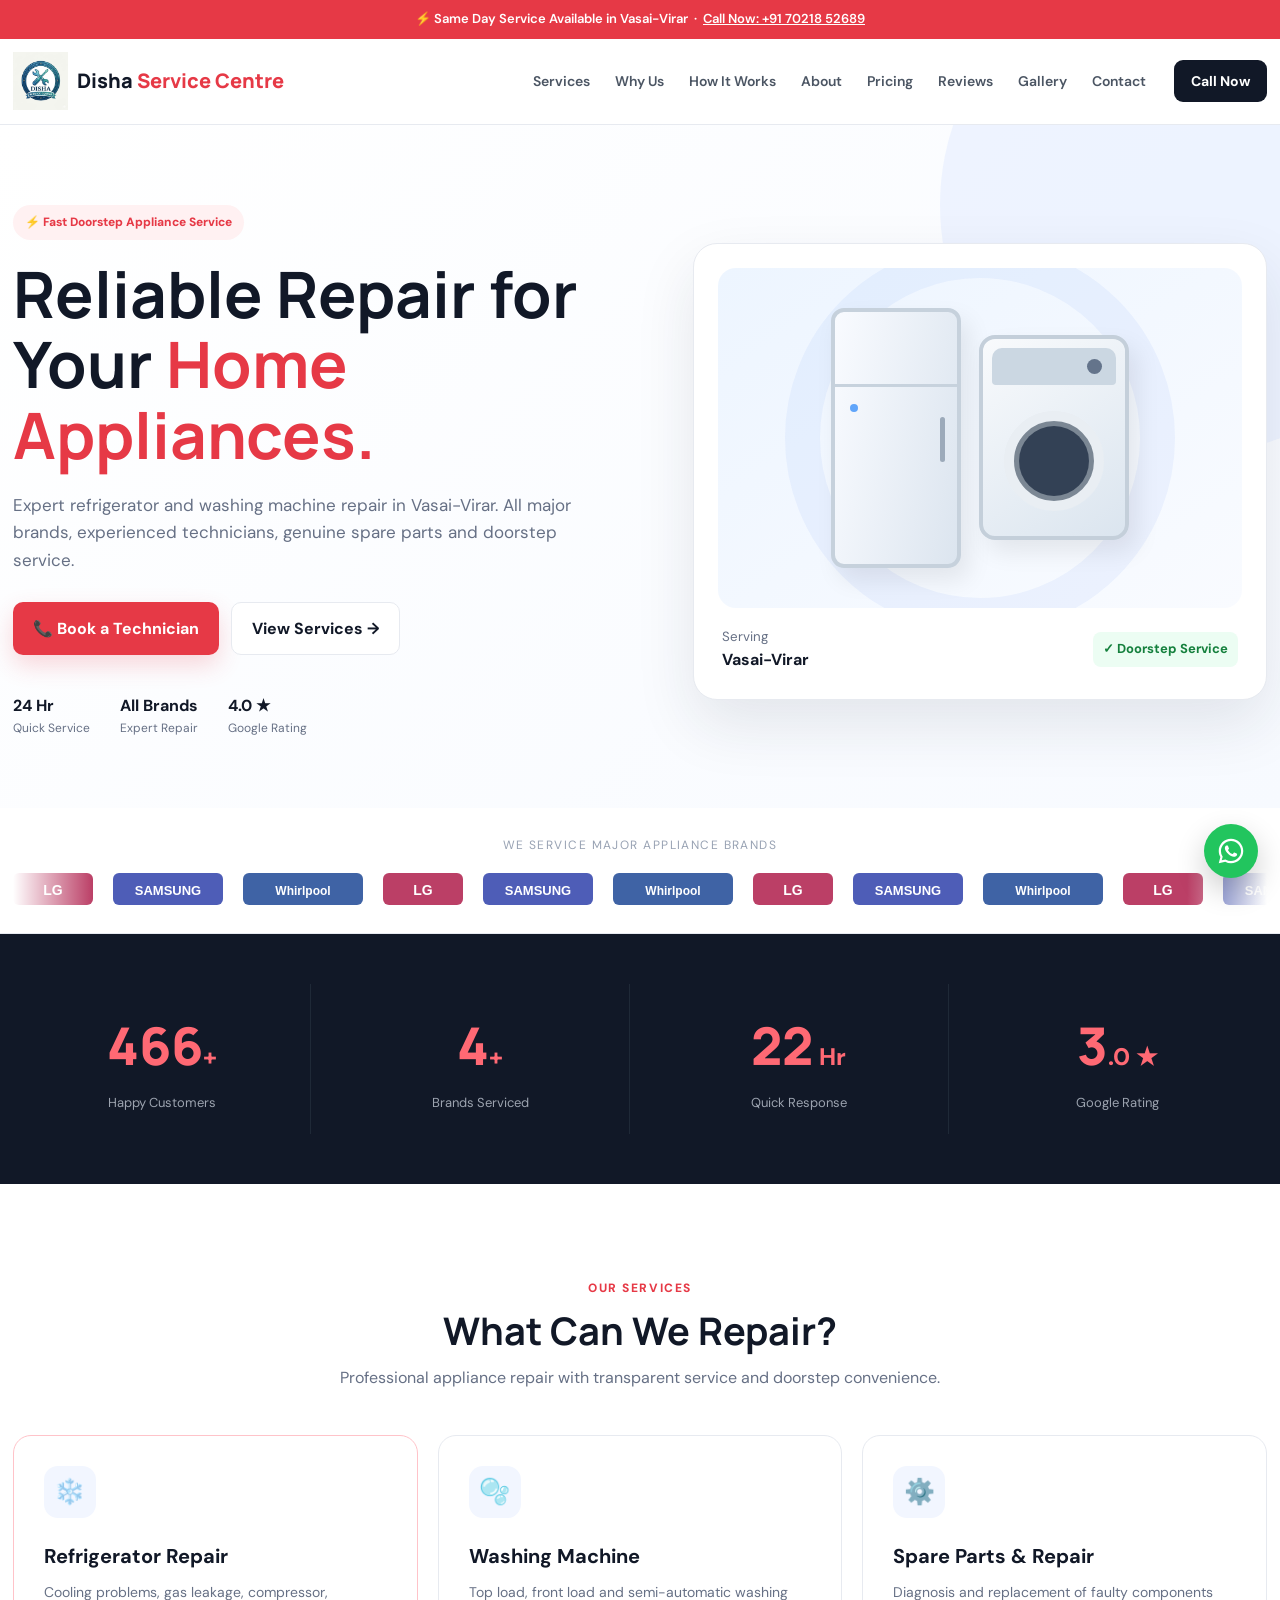
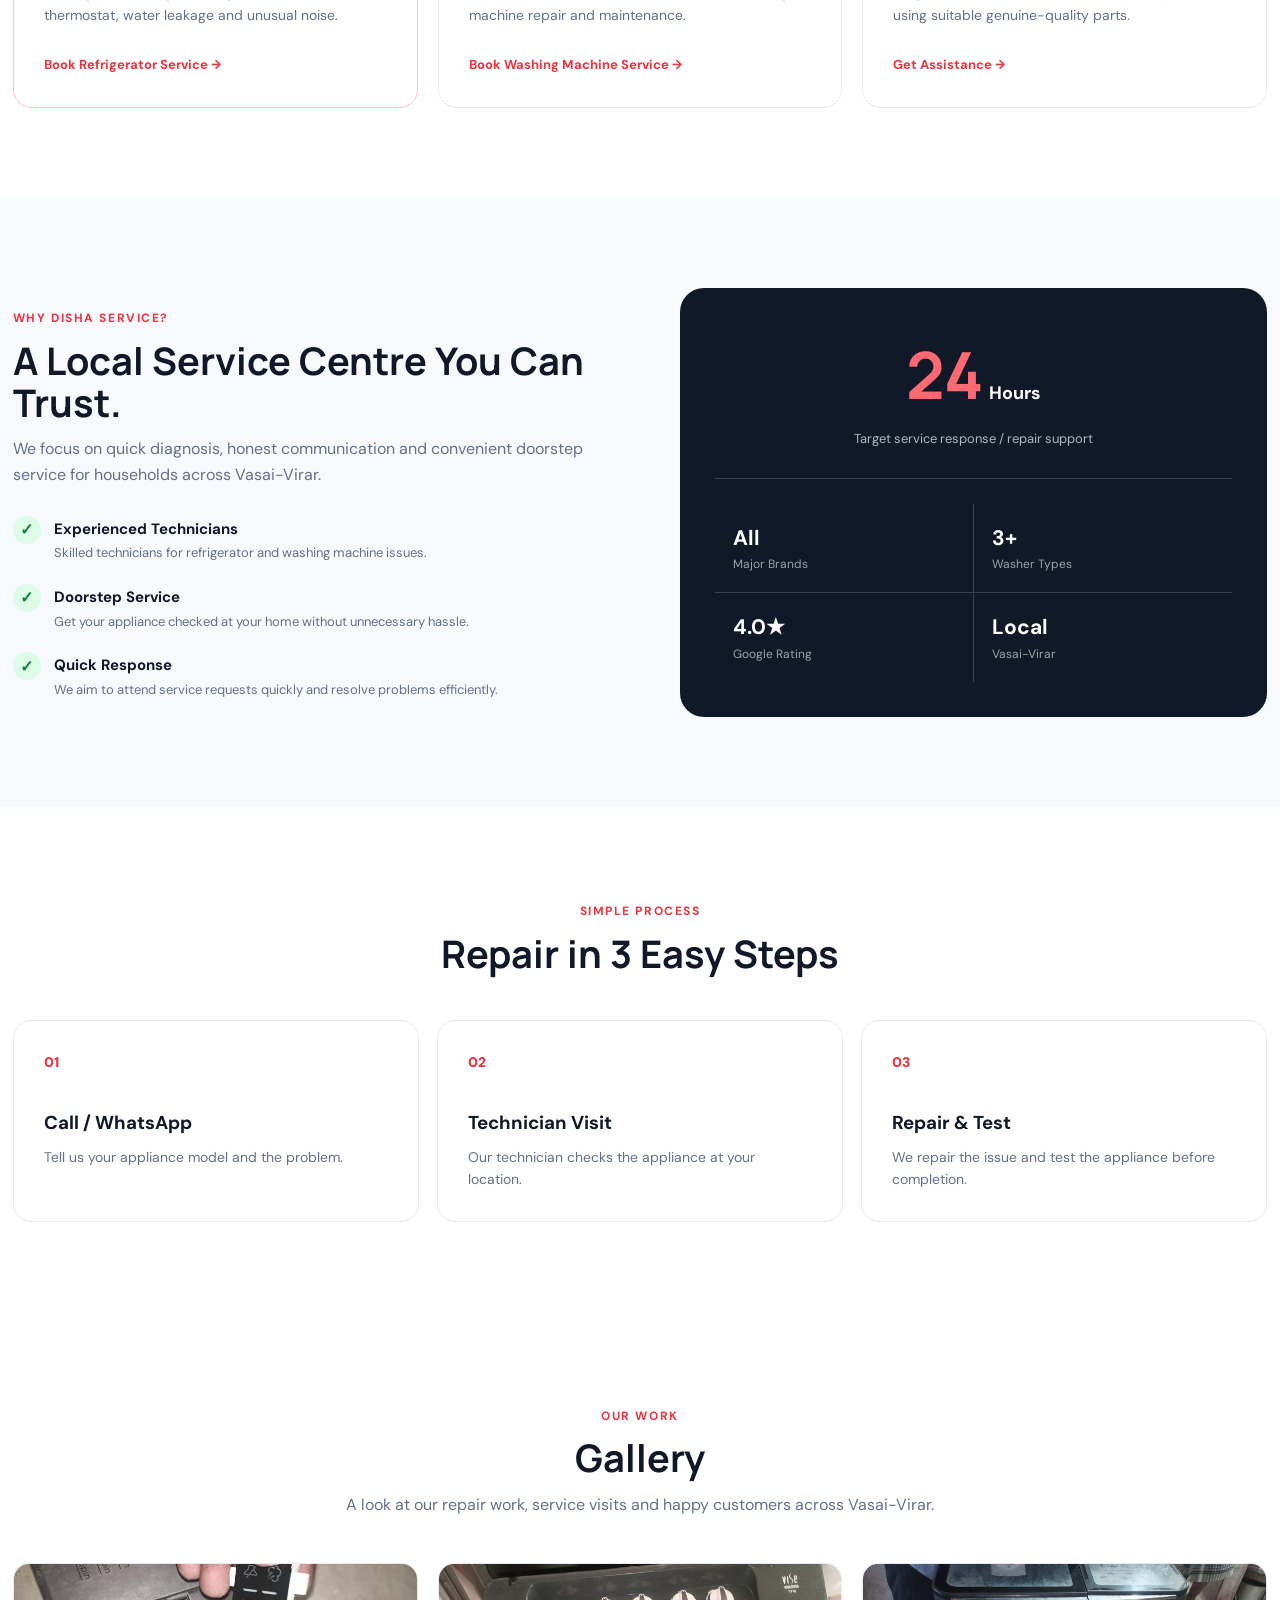
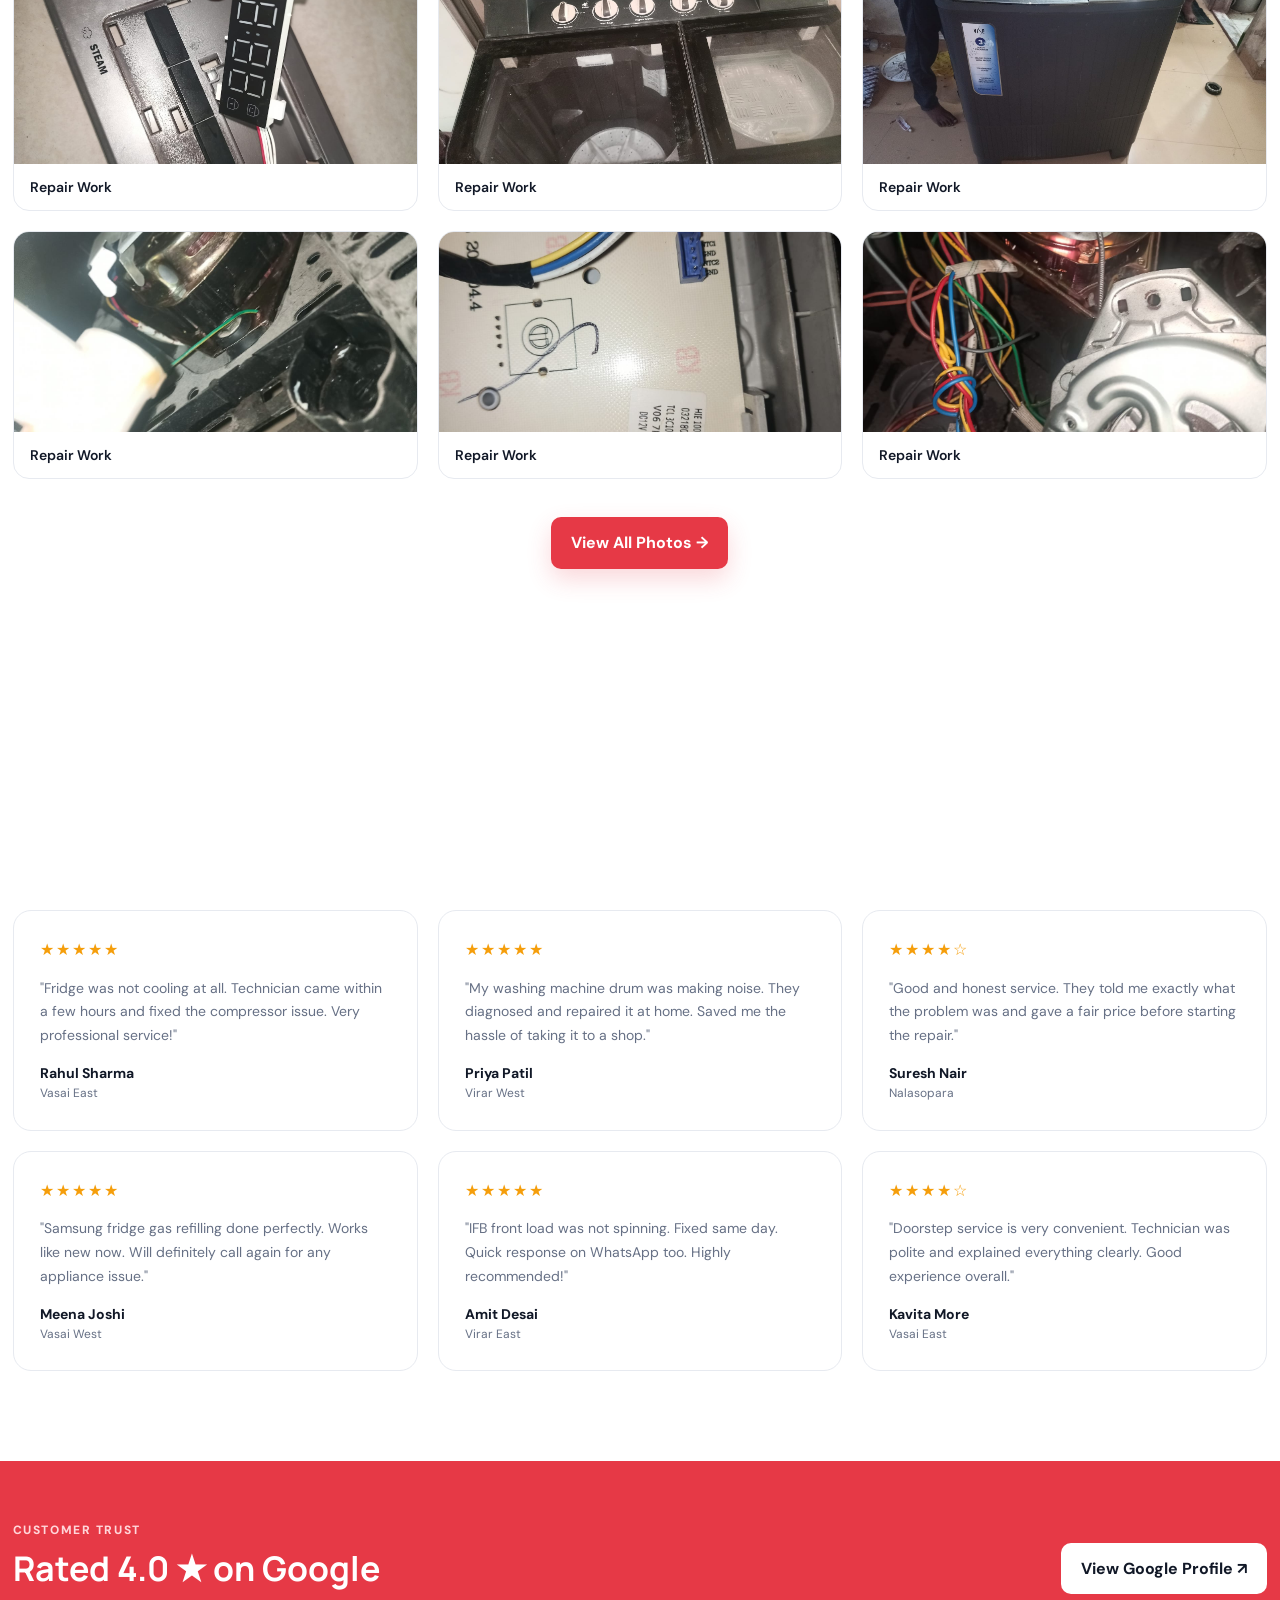
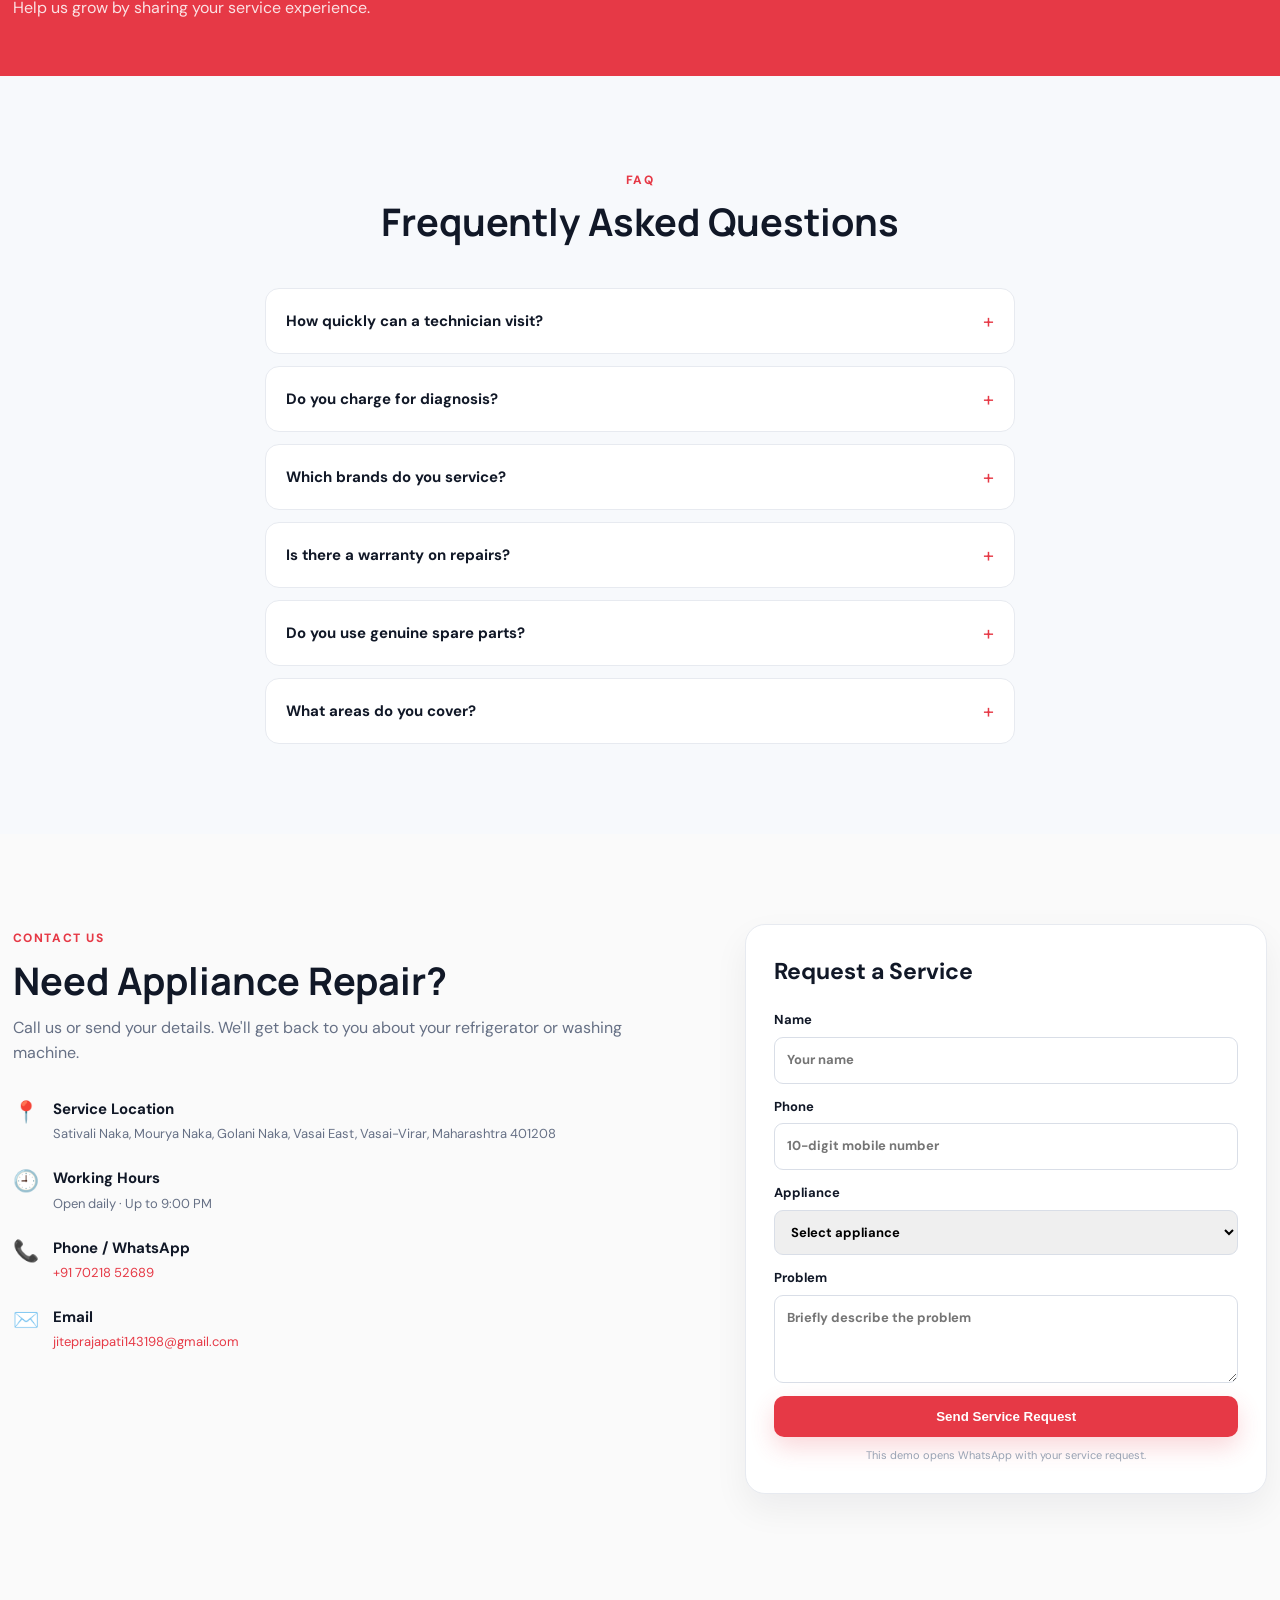
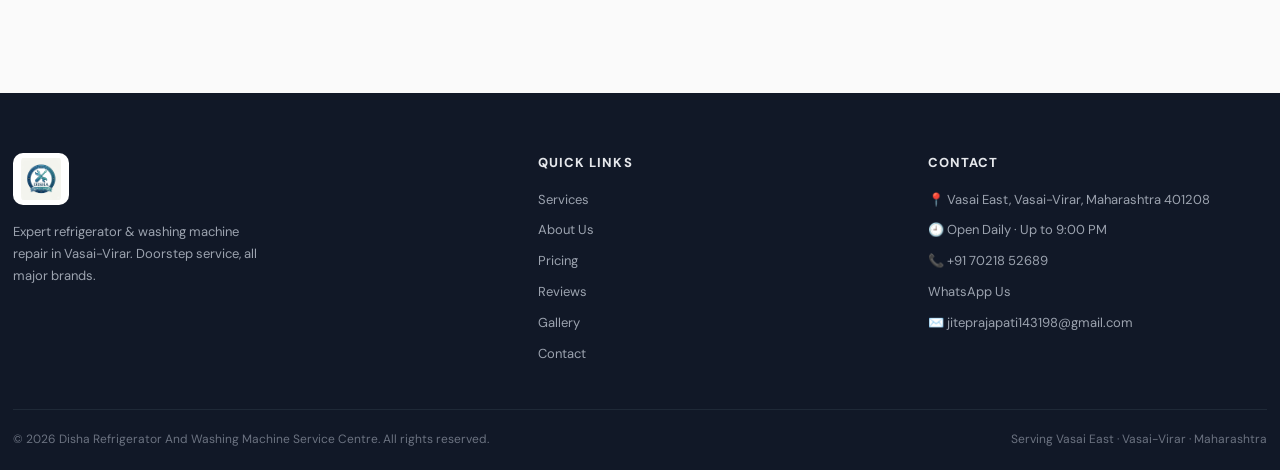
==== commit f8d5e853: "change in remove brand and update stat card" ====
--- a/index.html
+++ b/index.html
@@ -91,25 +91,22 @@
             <div class="brand-logo-item"><svg viewBox="0 0 80 32" width="80" height="32"><rect width="80" height="32" rx="6" fill="#a50034"/><text x="40" y="22" text-anchor="middle" fill="white" font-size="14" font-weight="bold" font-family="Arial">LG</text></svg></div>
             <div class="brand-logo-item"><svg viewBox="0 0 110 32" width="110" height="32"><rect width="110" height="32" rx="6" fill="#1428a0"/><text x="55" y="22" text-anchor="middle" fill="white" font-size="13" font-weight="bold" font-family="Arial">SAMSUNG</text></svg></div>
             <div class="brand-logo-item"><svg viewBox="0 0 120 32" width="120" height="32"><rect width="120" height="32" rx="6" fill="#003087"/><text x="60" y="22" text-anchor="middle" fill="white" font-size="12" font-weight="bold" font-family="Arial">Whirlpool</text></svg></div>
-            <div class="brand-logo-item"><svg viewBox="0 0 80 32" width="80" height="32"><rect width="80" height="32" rx="6" fill="#e31837"/><text x="40" y="22" text-anchor="middle" fill="white" font-size="14" font-weight="bold" font-family="Arial">IFB</text></svg></div>
-            <div class="brand-logo-item"><svg viewBox="0 0 100 32" width="100" height="32"><rect width="100" height="32" rx="6" fill="#006400"/><text x="50" y="22" text-anchor="middle" fill="white" font-size="13" font-weight="bold" font-family="Arial">Godrej</text></svg></div>
-            <div class="brand-logo-item"><svg viewBox="0 0 90 32" width="90" height="32"><rect width="90" height="32" rx="6" fill="#cc0000"/><text x="45" y="22" text-anchor="middle" fill="white" font-size="13" font-weight="bold" font-family="Arial">Haier</text></svg></div>
-            <div class="brand-logo-item"><svg viewBox="0 0 110 32" width="110" height="32"><rect width="110" height="32" rx="6" fill="#ff6600"/><text x="55" y="22" text-anchor="middle" fill="white" font-size="12" font-weight="bold" font-family="Arial">Videocon</text></svg></div>
-            <div class="brand-logo-item"><svg viewBox="0 0 90 32" width="90" height="32"><rect width="90" height="32" rx="6" fill="#222"/><text x="45" y="22" text-anchor="middle" fill="white" font-size="13" font-weight="bold" font-family="Arial">Onida</text></svg></div>
-            <div class="brand-logo-item"><svg viewBox="0 0 100 32" width="100" height="32"><rect width="100" height="32" rx="6" fill="#0057a8"/><text x="50" y="22" text-anchor="middle" fill="white" font-size="12" font-weight="bold" font-family="Arial">Panasonic</text></svg></div>
-            <div class="brand-logo-item"><svg viewBox="0 0 90 32" width="90" height="32"><rect width="90" height="32" rx="6" fill="#e4002b"/><text x="45" y="22" text-anchor="middle" fill="white" font-size="13" font-weight="bold" font-family="Arial">Bosch</text></svg></div>
             <!-- duplicate for seamless loop -->
             <div class="brand-logo-item"><svg viewBox="0 0 80 32" width="80" height="32"><rect width="80" height="32" rx="6" fill="#a50034"/><text x="40" y="22" text-anchor="middle" fill="white" font-size="14" font-weight="bold" font-family="Arial">LG</text></svg></div>
             <div class="brand-logo-item"><svg viewBox="0 0 110 32" width="110" height="32"><rect width="110" height="32" rx="6" fill="#1428a0"/><text x="55" y="22" text-anchor="middle" fill="white" font-size="13" font-weight="bold" font-family="Arial">SAMSUNG</text></svg></div>
             <div class="brand-logo-item"><svg viewBox="0 0 120 32" width="120" height="32"><rect width="120" height="32" rx="6" fill="#003087"/><text x="60" y="22" text-anchor="middle" fill="white" font-size="12" font-weight="bold" font-family="Arial">Whirlpool</text></svg></div>
-            <div class="brand-logo-item"><svg viewBox="0 0 80 32" width="80" height="32"><rect width="80" height="32" rx="6" fill="#e31837"/><text x="40" y="22" text-anchor="middle" fill="white" font-size="14" font-weight="bold" font-family="Arial">IFB</text></svg></div>
-            <div class="brand-logo-item"><svg viewBox="0 0 100 32" width="100" height="32"><rect width="100" height="32" rx="6" fill="#006400"/><text x="50" y="22" text-anchor="middle" fill="white" font-size="13" font-weight="bold" font-family="Arial">Godrej</text></svg></div>
-            <div class="brand-logo-item"><svg viewBox="0 0 90 32" width="90" height="32"><rect width="90" height="32" rx="6" fill="#cc0000"/><text x="45" y="22" text-anchor="middle" fill="white" font-size="13" font-weight="bold" font-family="Arial">Haier</text></svg></div>
-            <div class="brand-logo-item"><svg viewBox="0 0 110 32" width="110" height="32"><rect width="110" height="32" rx="6" fill="#ff6600"/><text x="55" y="22" text-anchor="middle" fill="white" font-size="12" font-weight="bold" font-family="Arial">Videocon</text></svg></div>
-            <div class="brand-logo-item"><svg viewBox="0 0 90 32" width="90" height="32"><rect width="90" height="32" rx="6" fill="#222"/><text x="45" y="22" text-anchor="middle" fill="white" font-size="13" font-weight="bold" font-family="Arial">Onida</text></svg></div>
-            <div class="brand-logo-item"><svg viewBox="0 0 100 32" width="100" height="32"><rect width="100" height="32" rx="6" fill="#0057a8"/><text x="50" y="22" text-anchor="middle" fill="white" font-size="12" font-weight="bold" font-family="Arial">Panasonic</text></svg></div>
-            <div class="brand-logo-item"><svg viewBox="0 0 90 32" width="90" height="32"><rect width="90" height="32" rx="6" fill="#e4002b"/><text x="45" y="22" text-anchor="middle" fill="white" font-size="13" font-weight="bold" font-family="Arial">Bosch</text></svg></div>
-          </div>
+
+            <div class="brand-logo-item"><svg viewBox="0 0 80 32" width="80" height="32"><rect width="80" height="32" rx="6" fill="#a50034"/><text x="40" y="22" text-anchor="middle" fill="white" font-size="14" font-weight="bold" font-family="Arial">LG</text></svg></div>
+            <div class="brand-logo-item"><svg viewBox="0 0 110 32" width="110" height="32"><rect width="110" height="32" rx="6" fill="#1428a0"/><text x="55" y="22" text-anchor="middle" fill="white" font-size="13" font-weight="bold" font-family="Arial">SAMSUNG</text></svg></div>
+            <div class="brand-logo-item"><svg viewBox="0 0 120 32" width="120" height="32"><rect width="120" height="32" rx="6" fill="#003087"/><text x="60" y="22" text-anchor="middle" fill="white" font-size="12" font-weight="bold" font-family="Arial">Whirlpool</text></svg></div>
+            
+            <div class="brand-logo-item"><svg viewBox="0 0 80 32" width="80" height="32"><rect width="80" height="32" rx="6" fill="#a50034"/><text x="40" y="22" text-anchor="middle" fill="white" font-size="14" font-weight="bold" font-family="Arial">LG</text></svg></div>
+            <div class="brand-logo-item"><svg viewBox="0 0 110 32" width="110" height="32"><rect width="110" height="32" rx="6" fill="#1428a0"/><text x="55" y="22" text-anchor="middle" fill="white" font-size="13" font-weight="bold" font-family="Arial">SAMSUNG</text></svg></div>
+            <div class="brand-logo-item"><svg viewBox="0 0 120 32" width="120" height="32"><rect width="120" height="32" rx="6" fill="#003087"/><text x="60" y="22" text-anchor="middle" fill="white" font-size="12" font-weight="bold" font-family="Arial">Whirlpool</text></svg></div>
+
+            <div class="brand-logo-item"><svg viewBox="0 0 80 32" width="80" height="32"><rect width="80" height="32" rx="6" fill="#a50034"/><text x="40" y="22" text-anchor="middle" fill="white" font-size="14" font-weight="bold" font-family="Arial">LG</text></svg></div>
+            <div class="brand-logo-item"><svg viewBox="0 0 110 32" width="110" height="32"><rect width="110" height="32" rx="6" fill="#1428a0"/><text x="55" y="22" text-anchor="middle" fill="white" font-size="13" font-weight="bold" font-family="Arial">SAMSUNG</text></svg></div>
+            <div class="brand-logo-item"><svg viewBox="0 0 120 32" width="120" height="32"><rect width="120" height="32" rx="6" fill="#003087"/><text x="60" y="22" text-anchor="middle" fill="white" font-size="12" font-weight="bold" font-family="Arial">Whirlpool</text></svg></div>
         </div>
       </div>
     </section>
@@ -122,7 +119,7 @@
             <p>Happy Customers</p>
           </div>
           <div class="counter-item">
-            <strong class="counter-num" data-target="10">0</strong><span>+</span>
+            <strong class="counter-num" data-target="5">0</strong><span>+</span>
             <p>Brands Serviced</p>
           </div>
           <div class="counter-item">
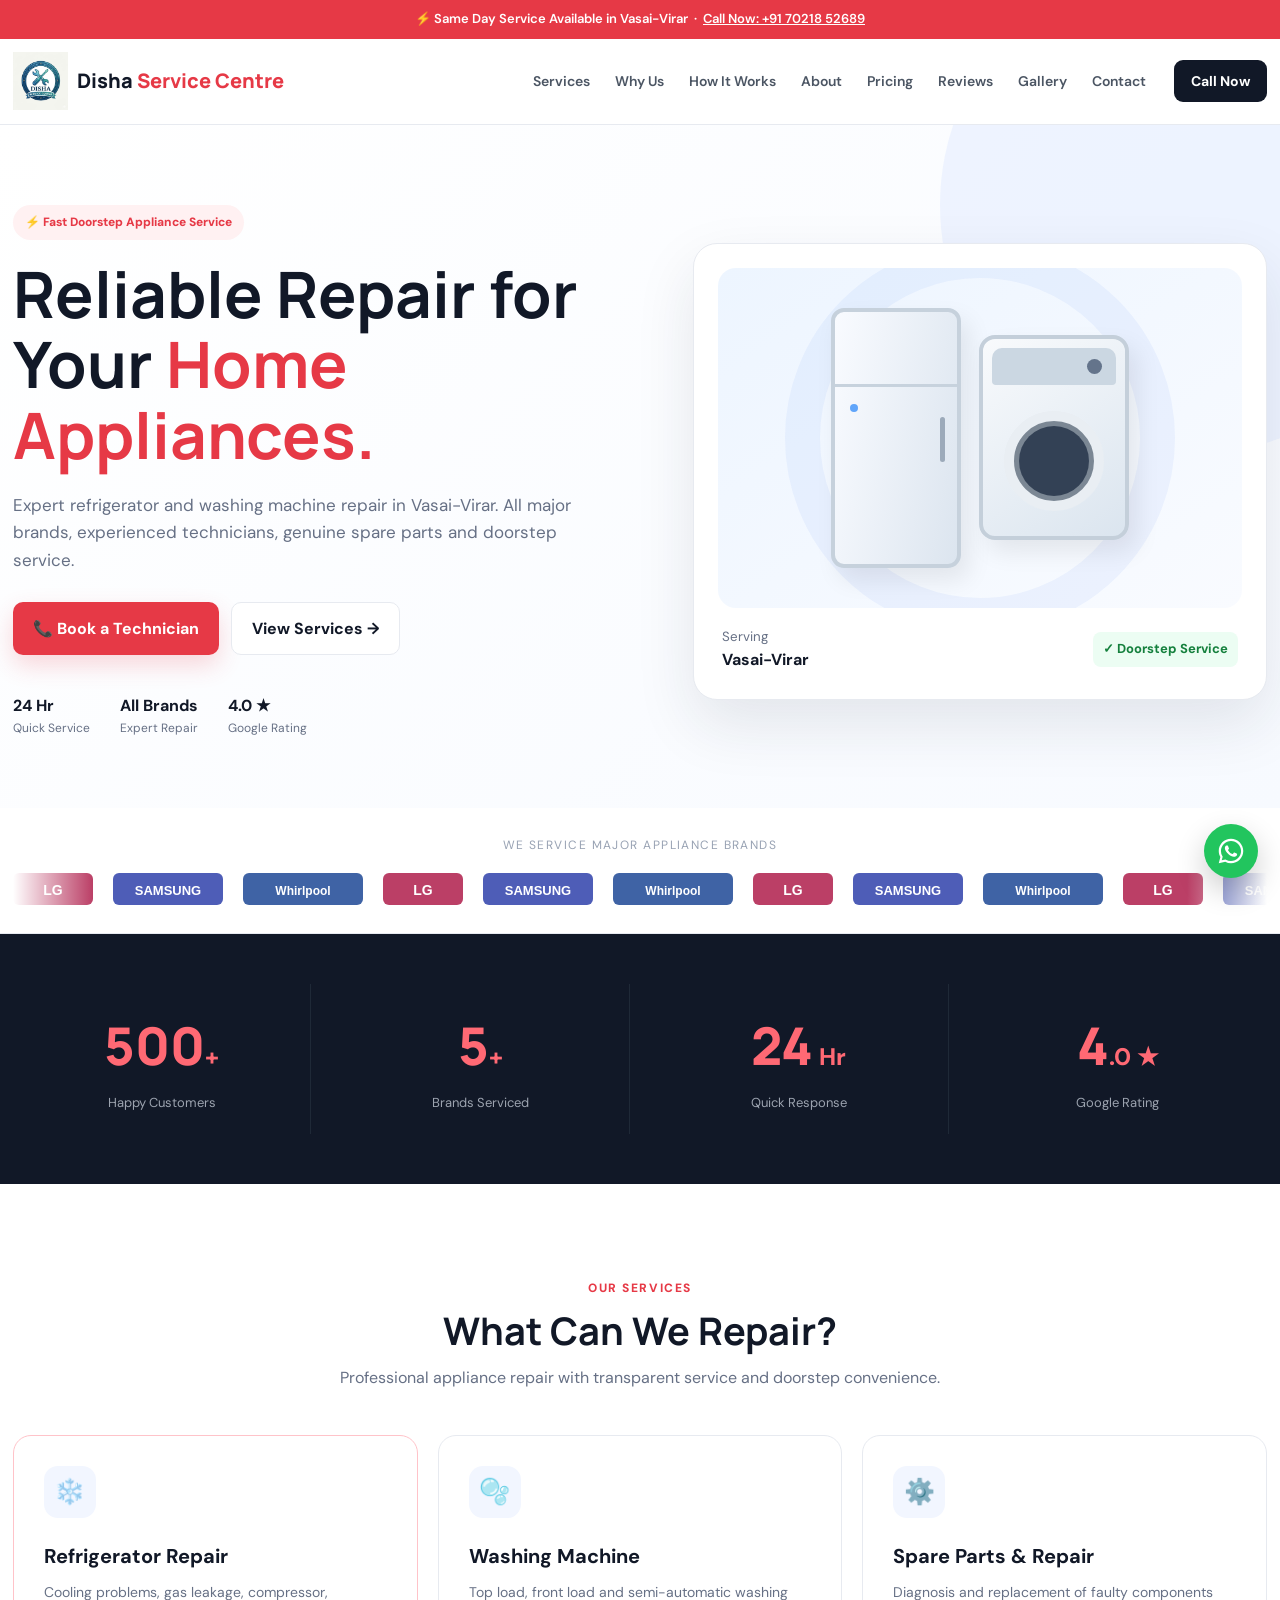
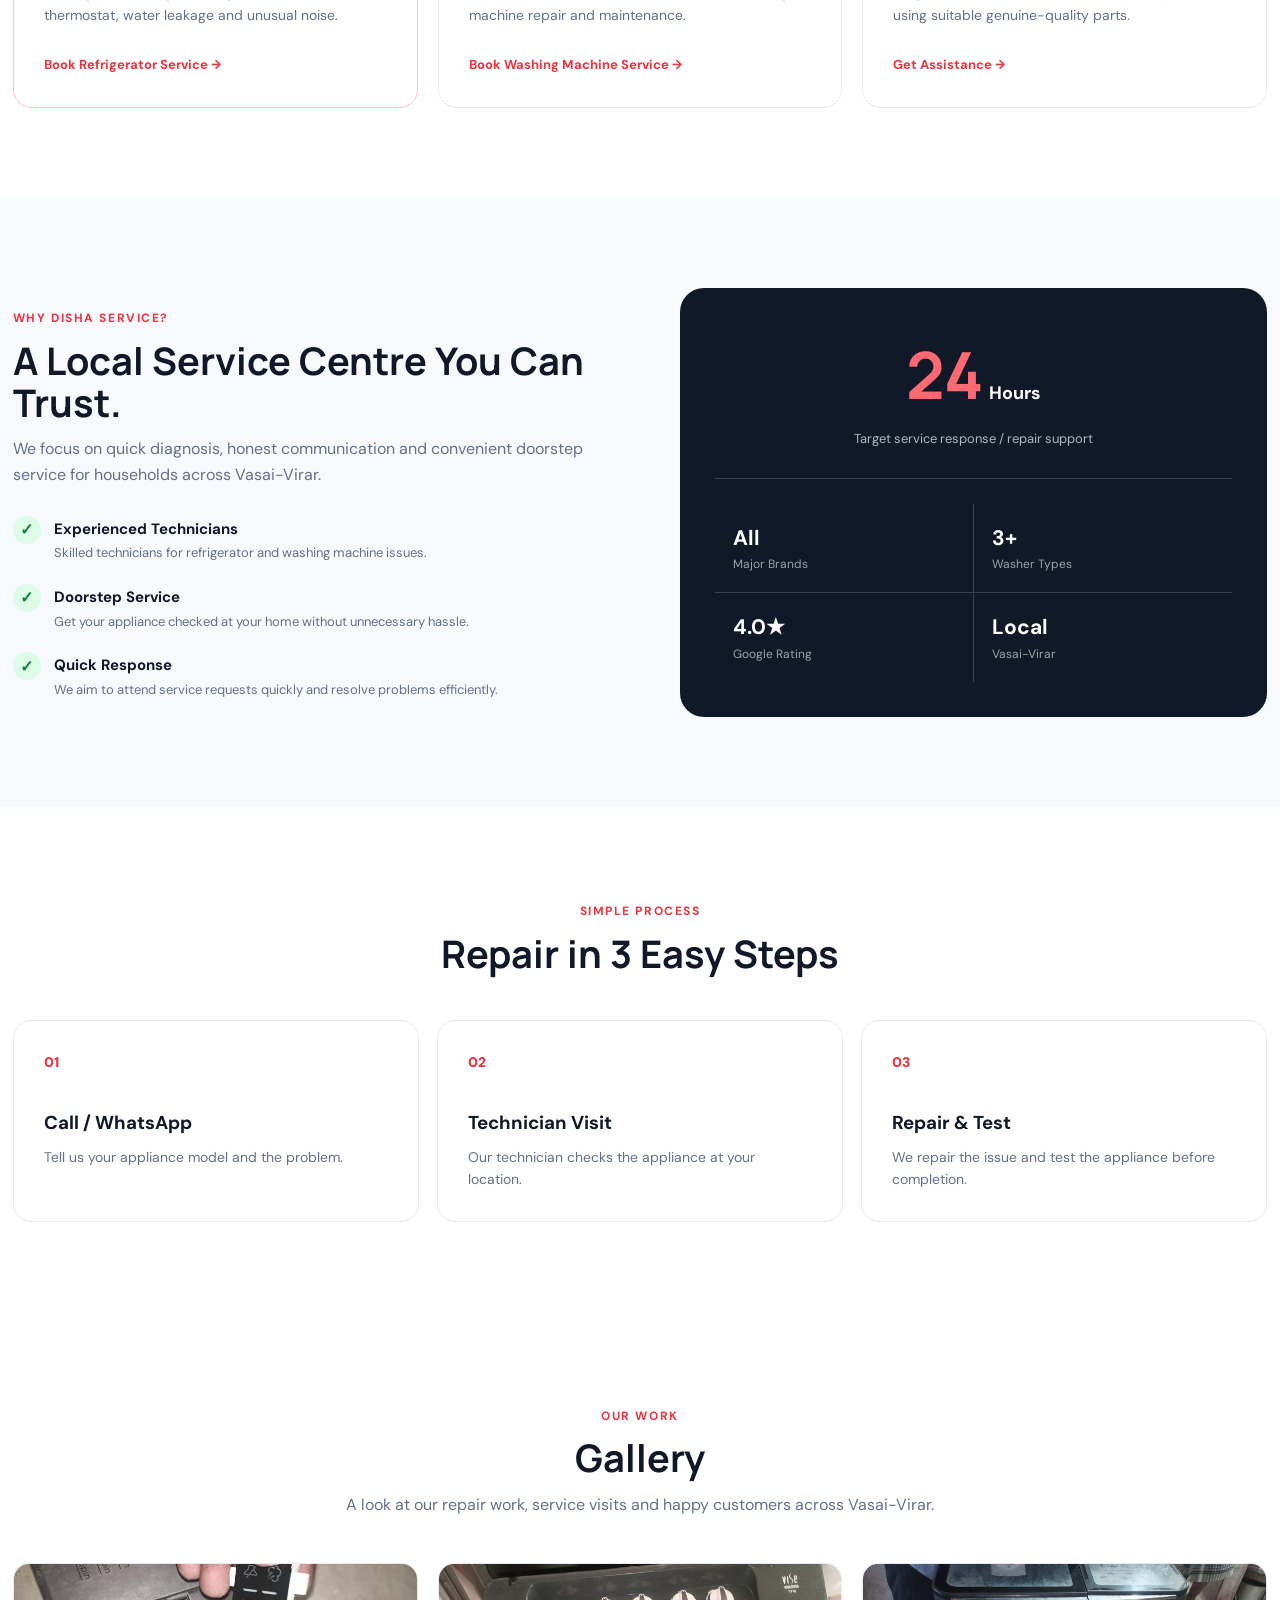
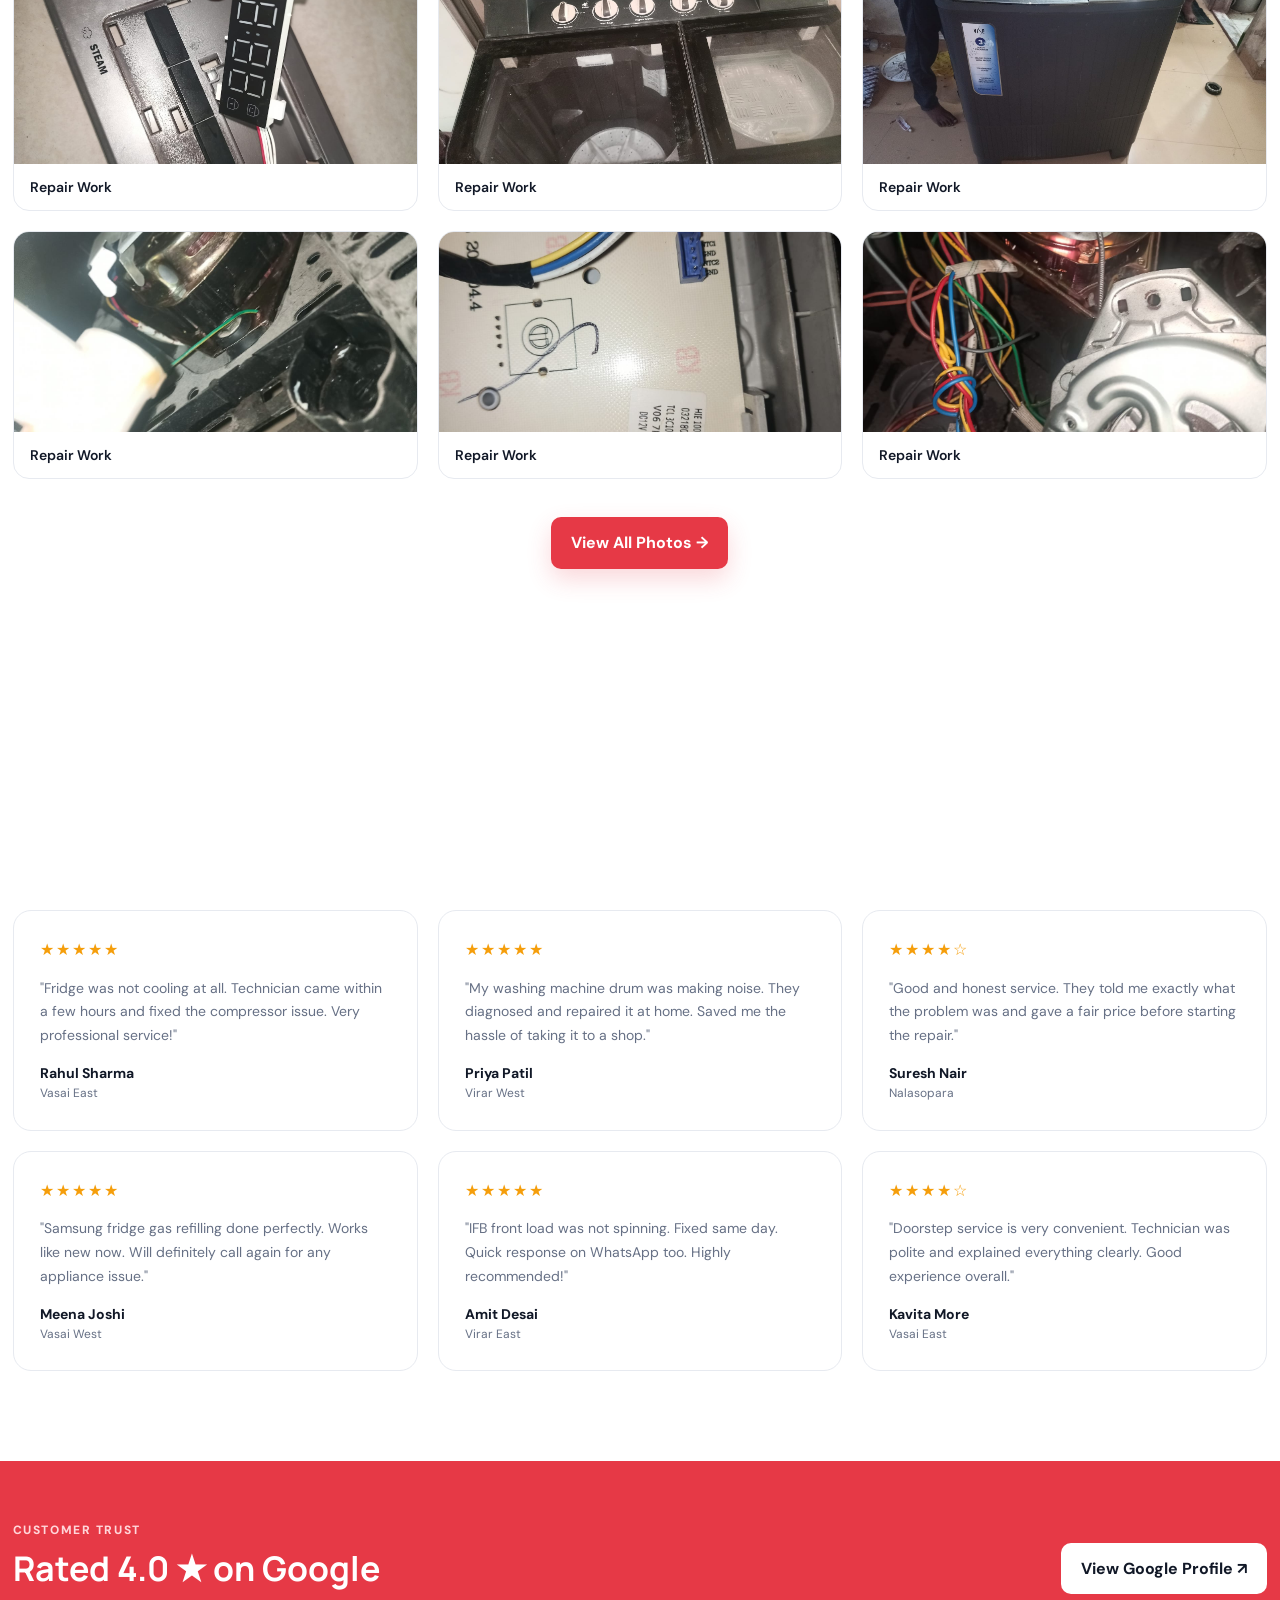
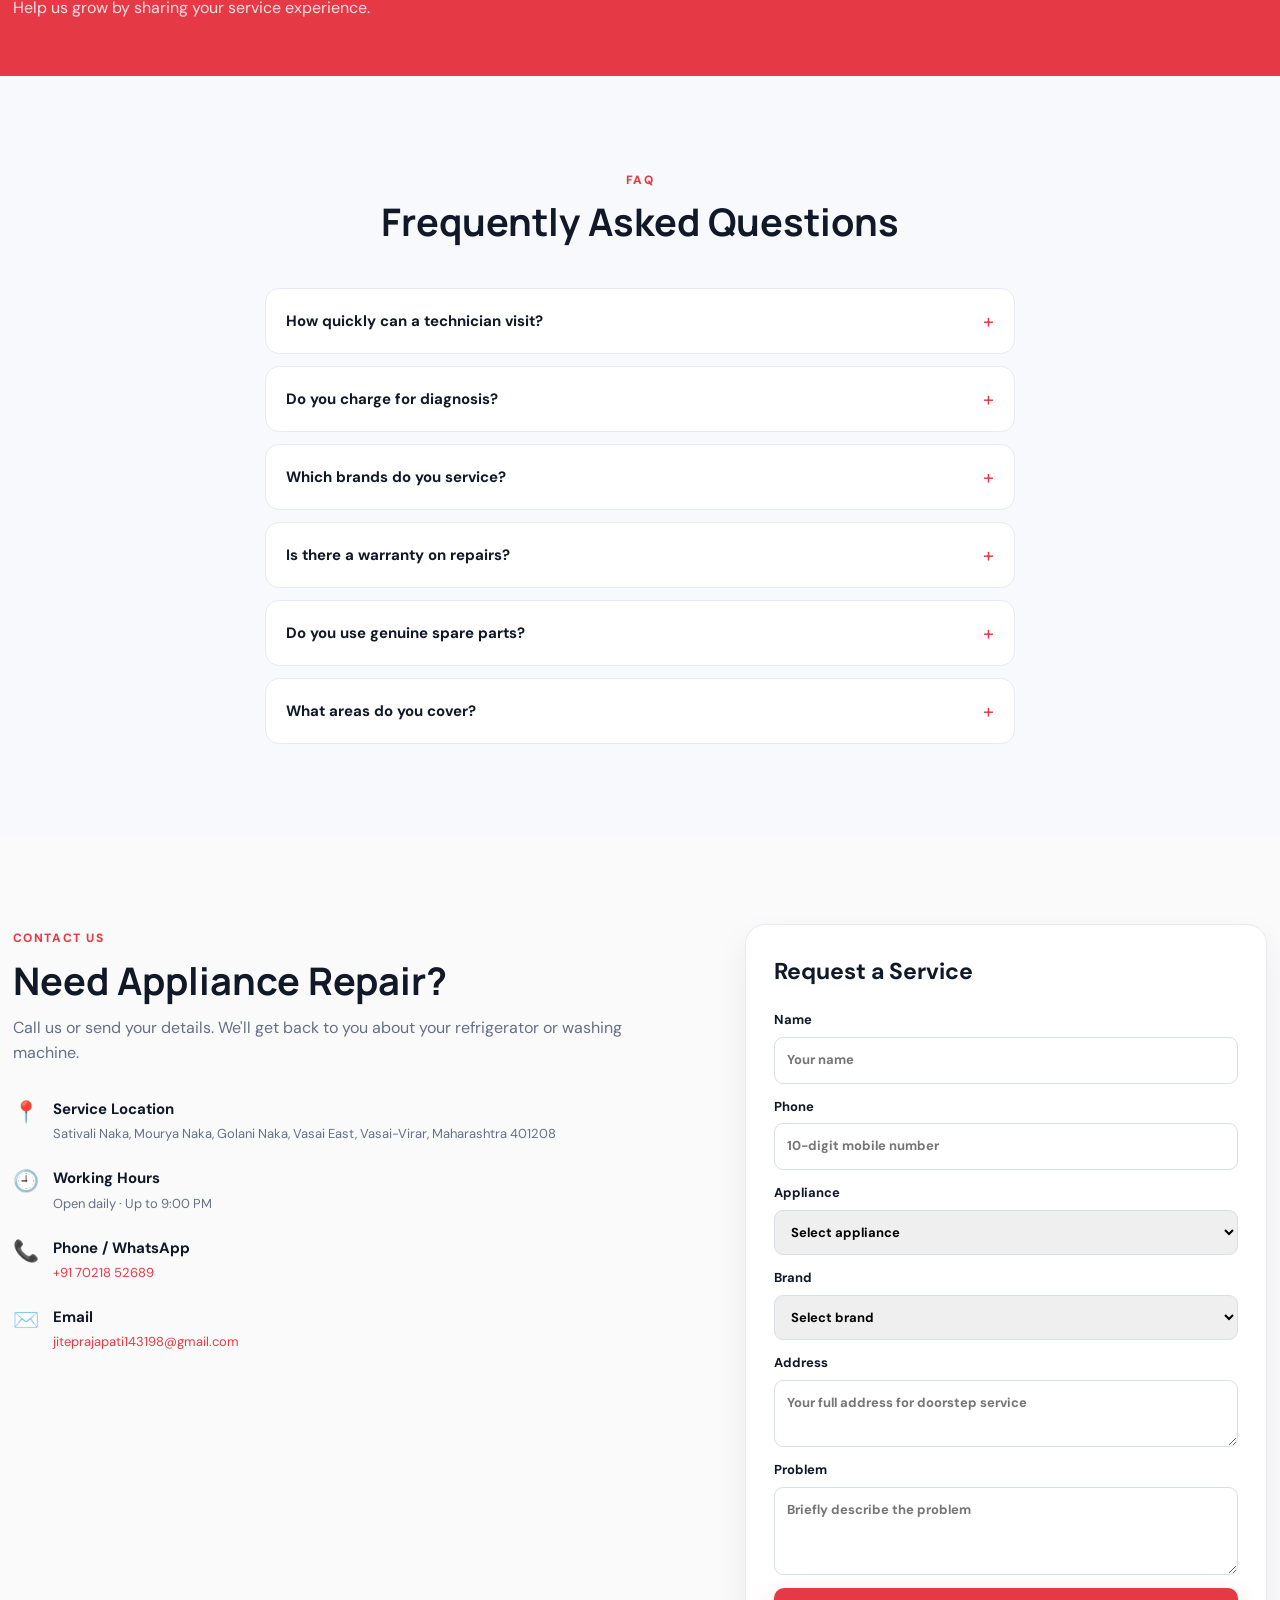
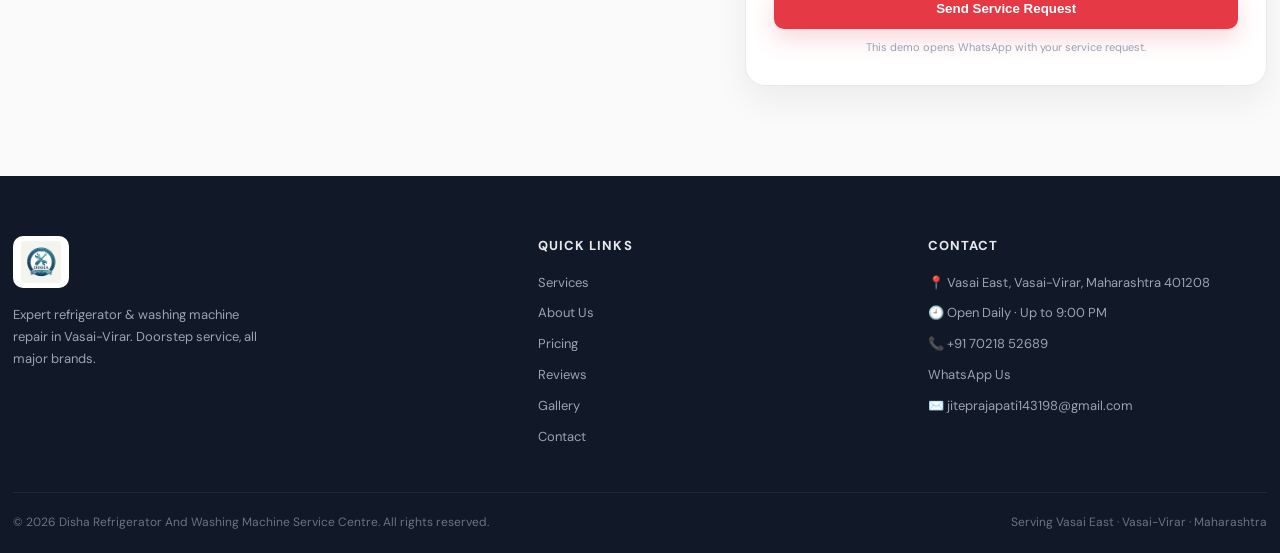
==== commit 764efa35: "add more info" ====
--- a/index.html
+++ b/index.html
@@ -147,14 +147,14 @@
             <div class="service-icon">❄️</div>
             <h3>Refrigerator Repair</h3>
             <p>Cooling problems, gas leakage, compressor, thermostat, water leakage and unusual noise.</p>
-            <a href="#contact">Book Refrigerator Service →</a>
+            <a href="#" onclick="openServiceModal('fridge');return false;">Book Refrigerator Service →</a>
           </article>
 
           <article class="service-card reveal" style="transition-delay:.2s">
             <div class="service-icon">🫧</div>
             <h3>Washing Machine</h3>
             <p>Top load, front load and semi-automatic washing machine repair and maintenance.</p>
-            <a href="#contact">Book Washing Machine Service →</a>
+            <a href="#" onclick="openServiceModal('washer');return false;">Book Washing Machine Service →</a>
           </article>
 
           <article class="service-card reveal" style="transition-delay:.3s">
@@ -344,12 +344,28 @@
           <label>Appliance
             <select id="appliance" required>
               <option value="">Select appliance</option>
-              <option>Refrigerator</option>
+              <option>Refrigerator - Double Door</option>
+              <option>Refrigerator - Single Door</option>
+              <option>Refrigerator - Side By Side</option>
               <option>Washing Machine - Top Load</option>
               <option>Washing Machine - Front Load</option>
               <option>Washing Machine - Semi Automatic</option>
             </select>
           </label>
+          <label>Brand
+            <select id="brand" required>
+              <option value="">Select brand</option>
+              <option>LG</option>
+              <option>Samsung</option>
+              <option>Whirlpool</option>
+              <option>Godrej</option>
+              <option>Haier</option>
+              <option>VS</option>
+              <option>Corma</option>
+              <option>Other</option>
+            </select>
+          </label>
+          <label>Address<textarea id="address" rows="2" placeholder="Your full address for doorstep service"></textarea></label>
           <label>Problem<textarea id="problem" rows="3" placeholder="Briefly describe the problem"></textarea></label>
           <button class="btn btn-primary full" type="submit">Send Service Request</button>
           <p class="form-note">This demo opens WhatsApp with your service request.</p>
@@ -357,6 +373,14 @@
       </div>
     </section>
   </main>
+
+  <!-- Service Options Modal -->
+  <div class="svc-modal-overlay" id="svcModal">
+    <div class="svc-modal">
+      <button class="svc-modal-close" onclick="closeSvcModal()">✕</button>
+      <div id="svcModalContent"></div>
+    </div>
+  </div>
 
   <div class="sticky-bar">
     <a href="tel:+917021852689" class="sticky-call">📞 Call Now</a>
@@ -414,5 +438,57 @@
   </footer>
 
   <script src="script.js"></script>
+  <script>
+    const svcData = {
+      fridge: {
+        title: 'Refrigerator Service',
+        icon: '❄️',
+        options: [
+          { label: 'Double Door Fridge', value: 'Refrigerator - Double Door' },
+          { label: 'Single Door Fridge', value: 'Refrigerator - Single Door' },
+          { label: 'Side By Side Door', value: 'Refrigerator - Side By Side' }
+        ]
+      },
+      washer: {
+        title: 'Washing Machine Service',
+        icon: '🫧',
+        options: [
+          { label: 'Fully Automatic (Top Load)', value: 'Washing Machine - Top Load' },
+          { label: 'Fully Automatic (Front Load)', value: 'Washing Machine - Front Load' },
+          { label: 'Semi Automatic', value: 'Washing Machine - Semi Automatic' }
+        ]
+      }
+    };
+
+    function openServiceModal(type) {
+      const d = svcData[type];
+      document.getElementById('svcModalContent').innerHTML =
+        '<h3>' + d.icon + ' ' + d.title + '</h3>' +
+        '<p class="svc-modal-sub">Select your appliance type to continue</p>' +
+        d.options.map(o =>
+          '<button class="svc-option-btn" onclick="selectService(\'' + o.value + '\')">' + o.label + '<span>→</span></button>'
+        ).join('');
+      document.getElementById('svcModal').classList.add('open');
+      document.body.style.overflow = 'hidden';
+    }
+
+    function closeSvcModal() {
+      document.getElementById('svcModal').classList.remove('open');
+      document.body.style.overflow = '';
+    }
+
+    function selectService(val) {
+      closeSvcModal();
+      const sel = document.getElementById('appliance');
+      if (sel) {
+        for (let o of sel.options) { if (o.value === val || o.text === val) { sel.value = o.value; break; } }
+      }
+      document.getElementById('contact').scrollIntoView({ behavior: 'smooth' });
+    }
+
+    document.getElementById('svcModal').addEventListener('click', function(e) {
+      if (e.target === this) closeSvcModal();
+    });
+  </script>
 </body>
 </html>
--- a/style.css
+++ b/style.css
@@ -267,4 +267,20 @@
 }
 @media(min-width:851px){
   .sticky-bar{display:none}
-}+}
+
+.gallery-filter-tabs{display:flex;gap:10px;margin-bottom:28px;flex-wrap:wrap}
+.filter-tab{padding:10px 20px;border-radius:999px;border:1.5px solid var(--border);background:white;font:700 14px "DM Sans",sans-serif;cursor:pointer;color:var(--dark);transition:.2s}
+.filter-tab:hover{border-color:var(--red);color:var(--red)}
+.filter-tab.active{background:var(--red);color:white;border-color:var(--red)}
+
+/* Service Options Modal */
+.svc-modal-overlay{display:none;position:fixed;inset:0;background:rgba(0,0,0,.55);z-index:200;align-items:center;justify-content:center;padding:16px}
+.svc-modal-overlay.open{display:flex}
+.svc-modal{background:white;border-radius:20px;padding:32px 28px;width:100%;max-width:420px;position:relative;box-shadow:0 30px 80px rgba(0,0,0,.2)}
+.svc-modal h3{font-size:22px;margin-bottom:6px}
+.svc-modal-sub{font-size:13px;color:var(--muted);margin-bottom:22px}
+.svc-modal-close{position:absolute;top:14px;right:16px;background:none;border:0;font-size:20px;cursor:pointer;color:var(--muted);line-height:1}
+.svc-option-btn{display:flex;justify-content:space-between;align-items:center;width:100%;padding:16px 18px;margin-bottom:10px;border:1.5px solid var(--border);border-radius:12px;background:white;font:600 15px "DM Sans",sans-serif;cursor:pointer;color:var(--dark);transition:.2s}
+.svc-option-btn:hover{border-color:var(--red);color:var(--red);background:#fff5f5}
+.svc-option-btn span{font-size:18px;color:var(--red)}
